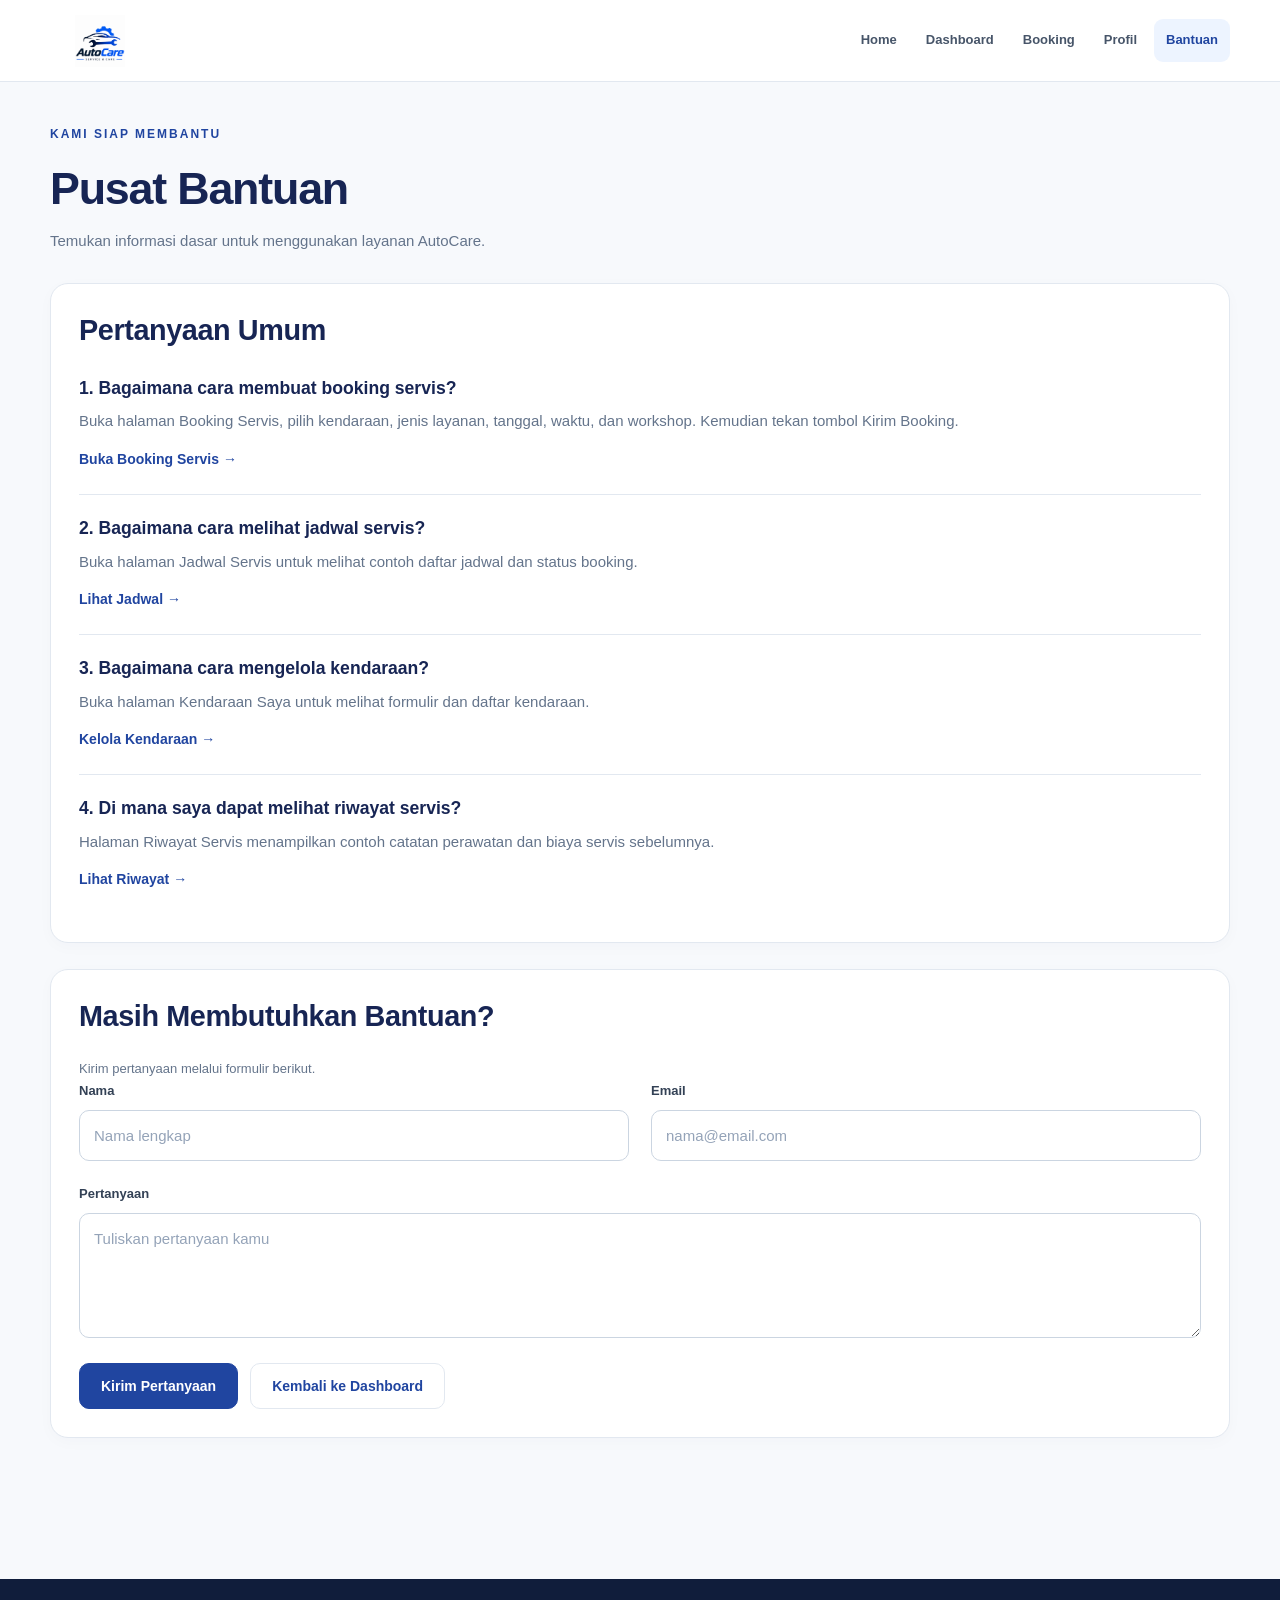
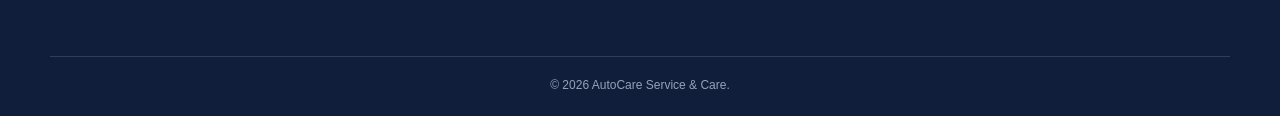
==== bantuan.html @ 145059bf "BAB 2 : membuat css dan html yang responsive website autocare" ====
<!DOCTYPE html>
<html lang="id">
<head>
    <meta charset="UTF-8">
    <meta name="viewport" content="width=device-width, initial-scale=1.0">
    <title>Pusat Bantuan - AutoCare</title>
    <link rel="stylesheet" href="css/style.css">
</head>
<body>

<header class="navbar">
    <a class="logo" href="index.html"><img src="assets/logo.png" alt="AutoCare"></a>
    <nav class="nav-links">
        <a href="index.html">Home</a>
        <a href="dashboard.html">Dashboard</a>
        <a href="booking.html">Booking</a>
        <a href="profil.html">Profil</a>
        <a class="active" href="bantuan.html">Bantuan</a>
    </nav>
</header>

<main class="page">
    <div class="container">
        <div class="page-header">
            <p class="tagline">KAMI SIAP MEMBANTU</p>
            <h1>Pusat Bantuan</h1>
            <p>Temukan informasi dasar untuk menggunakan layanan AutoCare.</p>
        </div>

        <section class="panel">
            <h2>Pertanyaan Umum</h2>

            <article class="help-item">
                <h3>1. Bagaimana cara membuat booking servis?</h3>
                <p>Buka halaman Booking Servis, pilih kendaraan, jenis layanan, tanggal, waktu, dan workshop. Kemudian tekan tombol Kirim Booking.</p>
                <a class="text-link" href="booking.html">Buka Booking Servis →</a>
            </article>

            <article class="help-item">
                <h3>2. Bagaimana cara melihat jadwal servis?</h3>
                <p>Buka halaman Jadwal Servis untuk melihat contoh daftar jadwal dan status booking.</p>
                <a class="text-link" href="jadwal.html">Lihat Jadwal →</a>
            </article>

            <article class="help-item">
                <h3>3. Bagaimana cara mengelola kendaraan?</h3>
                <p>Buka halaman Kendaraan Saya untuk melihat formulir dan daftar kendaraan.</p>
                <a class="text-link" href="kendaraan.html">Kelola Kendaraan →</a>
            </article>

            <article class="help-item">
                <h3>4. Di mana saya dapat melihat riwayat servis?</h3>
                <p>Halaman Riwayat Servis menampilkan contoh catatan perawatan dan biaya servis sebelumnya.</p>
                <a class="text-link" href="riwayat.html">Lihat Riwayat →</a>
            </article>
        </section>

        <section class="panel">
            <h2>Masih Membutuhkan Bantuan?</h2>
            <p class="muted">Kirim pertanyaan melalui formulir berikut.</p>

            <form action="bantuan.html" method="get">
                <div class="form-grid">
                    <div class="form-group">
                        <label for="nama">Nama</label>
                        <input id="nama" name="nama" placeholder="Nama lengkap" required>
                    </div>

                    <div class="form-group">
                        <label for="email">Email</label>
                        <input type="email" id="email" name="email" placeholder="nama@email.com" required>
                    </div>

                    <div class="form-group form-full">
                        <label for="pesan">Pertanyaan</label>
                        <textarea id="pesan" name="pesan" placeholder="Tuliskan pertanyaan kamu" required></textarea>
                    </div>
                </div>

                <div class="form-actions">
                    <button type="submit" class="btn">Kirim Pertanyaan</button>
                    <a href="dashboard.html" class="btn btn-outline">Kembali ke Dashboard</a>
                </div>
            </form>
        </section>
    </div>
</main>

<footer class="footer"><div class="footer-bottom">© 2026 AutoCare Service & Care.</div></footer>
</body>
</html>
---- css/style.css ----
/* ========================================
   AUTOCARE SERVICE & CARE
   Responsive CSS - Desktop, Tablet, Mobile
   ======================================== */

/* 1. RESET */
:root {
    --primary: #2045a0;
    --primary-dark: #142c68;
    --primary-light: #edf4ff;
    --orange: #f59e0b;
    --text: #172554;
    --muted: #64748b;
    --border: #e2e8f0;
    --background: #f7f9fc;
    --white: #ffffff;
    --radius: 18px;
    --shadow: 0 8px 28px rgba(22, 44, 90, 0.07);
}

* {
    margin: 0;
    padding: 0;
    box-sizing: border-box;
}

html {
    scroll-behavior: smooth;
    scroll-padding-top: 100px;
}

body {
    font-family: Arial, Helvetica, sans-serif;
    color: var(--text);
    background: var(--background);
    font-size: 15px;
    line-height: 1.7;
    min-height: 100vh;
}

img {
    display: block;
    max-width: 100%;
}

a {
    color: var(--primary);
    text-decoration: none;
    transition: color 0.2s ease, background 0.2s ease;
}

a:hover {
    color: var(--primary-dark);
}

button,
input,
select,
textarea {
    font: inherit;
}

button {
    cursor: pointer;
}

h1,
h2,
h3,
h4 {
    color: var(--text);
    line-height: 1.3;
    overflow-wrap: anywhere;
}

h1 {
    font-size: clamp(2rem, 4vw, 3.4rem);
    letter-spacing: -1.2px;
}

h2 {
    font-size: clamp(1.3rem, 2.5vw, 1.8rem);
    letter-spacing: -0.4px;
}

h3 {
    font-size: 1.1rem;
}

p {
    color: var(--muted);
}

.container {
    width: min(1180px, calc(100% - 48px));
    margin: 0 auto;
}

.page {
    padding: 42px 0 70px;
}

/* 2. NAVBAR */

.navbar {
    width: 100%;
    min-height: 86px;
    padding: 14px max(24px, calc((100% - 1180px) / 2));
    background: var(--white);
    border-bottom: 1px solid var(--border);
    display: flex;
    align-items: center;
    justify-content: space-between;
    gap: 24px;
    position: relative;
    z-index: 5;
}

.logo {
    display: inline-flex;
    align-items: center;
    flex-shrink: 0;
}

.logo img {
    width: 100px;
    height: 54px;
    object-fit: contain;
}

.nav-links {
    display: flex;
    align-items: center;
    justify-content: flex-end;
    flex-wrap: wrap;
    gap: 8px;
}

.nav-links a {
    color: #475569;
    padding: 10px 14px;
    border-radius: 9px;
    font-size: 14px;
    font-weight: 600;
    white-space: nowrap;
}

.nav-links a:hover,
.nav-links a.active {
    color: var(--primary);
    background: var(--primary-light);
}

.nav-links a.nav-button {
    color: var(--white);
    background: var(--primary);
    padding: 11px 21px;
}

.nav-links a.nav-button:hover {
    color: var(--white);
    background: var(--primary-dark);
}

/* 3. BUTTONS */

.btn {
    display: inline-flex;
    align-items: center;
    justify-content: center;
    gap: 8px;
    min-height: 46px;
    padding: 11px 21px;
    background: var(--primary);
    color: var(--white);
    border: 1px solid var(--primary);
    border-radius: 10px;
    font-size: 14px;
    font-weight: 700;
    text-align: center;
    line-height: 1.4;
    transition: all 0.2s ease;
}

.btn:hover {
    color: var(--white);
    background: var(--primary-dark);
    border-color: var(--primary-dark);
    transform: translateY(-1px);
}

.btn-outline {
    color: var(--primary);
    background: var(--white);
    border-color: var(--border);
}

.btn-outline:hover {
    color: var(--primary-dark);
    background: var(--primary-light);
    border-color: var(--primary);
}

.btn-orange {
    color: #fff;
    background: var(--orange);
    border-color: var(--orange);
}

.btn-orange:hover {
    color: #fff;
    background: #d97706;
    border-color: #d97706;
}

.text-link {
    display: inline-block;
    font-weight: 700;
    font-size: 14px;
}

.hero-actions,
.form-actions {
    display: flex;
    flex-wrap: wrap;
    align-items: center;
    gap: 12px;
    margin-top: 22px;
}

/* 4. HOME / HERO */

.hero {
    width: 100%;
    min-height: 570px;
    padding: 64px max(24px, calc((100% - 1180px) / 2));
    display: grid;
    grid-template-columns: minmax(0, 1.05fr) minmax(0, 0.95fr);
    align-items: center;
    gap: 56px;
    background: linear-gradient(115deg, #edf4ff 0%, #f8fbff 55%, #ffffff 100%);
}

.hero-content {
    min-width: 0;
}

.tagline {
    color: var(--primary);
    font-size: 12px;
    font-weight: 800;
    letter-spacing: 2px;
    text-transform: uppercase;
    margin-bottom: 15px;
}

.hero-content h1 {
    max-width: 650px;
    margin-bottom: 20px;
}

.hero-content > p:not(.tagline) {
    max-width: 590px;
    font-size: 16px;
}

.hero-card {
    min-width: 0;
    overflow: hidden;
    background: var(--white);
    border: 1px solid var(--border);
    border-radius: 22px;
    box-shadow: var(--shadow);
}

.hero-card > img {
    width: 100%;
    height: 300px;
    object-fit: cover;
}

.hero-card-content {
    padding: 26px;
}

.hero-card-content h2 {
    margin-bottom: 12px;
}

.hero-card-content .text-link {
    margin-top: 14px;
}

.hero-info {
    display: grid;
    grid-template-columns: repeat(3, minmax(0, 1fr));
    gap: 16px;
    margin-top: 38px;
    padding-top: 24px;
    border-top: 1px solid var(--border);
}

.hero-info > div {
    min-width: 0;
}

.hero-info h3 {
    color: var(--primary);
    font-size: 24px;
    margin-bottom: 5px;
}

.hero-info p {
    font-size: 13px;
}

/* 5. SECTION & FEATURE CARDS */

.section {
    padding: 80px 0;
    background: var(--white);
}

.section-intro {
    max-width: 650px;
    margin-bottom: 35px;
}

.section-intro h2 {
    margin-bottom: 12px;
}

.card-grid {
    display: grid;
    grid-template-columns: repeat(3, minmax(0, 1fr));
    gap: 24px;
}

.card {
    min-width: 0;
    padding: 28px;
    background: var(--white);
    border: 1px solid var(--border);
    border-radius: var(--radius);
    transition: transform 0.2s ease, box-shadow 0.2s ease;
}

.card:hover {
    transform: translateY(-4px);
    box-shadow: var(--shadow);
}

.feature-number {
    display: inline-flex;
    align-items: center;
    justify-content: center;
    width: 48px;
    height: 48px;
    margin-bottom: 22px;
    border-radius: 13px;
    background: var(--primary-light);
    color: var(--primary);
    font-weight: 800;
}

.card h3 {
    margin-bottom: 10px;
}

.card p {
    margin-bottom: 20px;
}

.cta {
    display: flex;
    align-items: center;
    justify-content: space-between;
    gap: 24px;
    margin: 55px 0;
    padding: 38px;
    border-radius: 22px;
    background: var(--primary-light);
}

.cta h2 {
    margin-bottom: 10px;
}

.cta p:not(.tagline) {
    max-width: 600px;
}

/* 6. PAGE HEADER */

.page-header {
    margin-bottom: 30px;
}

.page-header h1 {
    font-size: clamp(2rem, 4vw, 2.8rem);
    margin-bottom: 10px;
}

.page-header > p:not(.tagline) {
    max-width: 650px;
}

/* 7. DASHBOARD BANNER */

.dashboard-banner {
    display: grid;
    grid-template-columns: minmax(0, 1.1fr) minmax(250px, 0.9fr);
    align-items: center;
    gap: 32px;
    margin-bottom: 30px;
    padding: 34px;
    overflow: hidden;
    border: 1px solid #dce7fa;
    border-radius: 22px;
    background: linear-gradient(120deg, #edf4ff, #ffffff);
}

.dashboard-banner h1 {
    font-size: clamp(1.8rem, 3vw, 2.6rem);
    margin-bottom: 12px;
}

.dashboard-banner img {
    width: 100%;
    height: 250px;
    object-fit: cover;
    border-radius: 16px;
}

/* 8. DASHBOARD STATISTICS */

.stats-grid {
    display: grid;
    grid-template-columns: repeat(4, minmax(0, 1fr));
    gap: 20px;
    margin-bottom: 30px;
}

.stat-card {
    min-width: 0;
    padding: 23px;
    border: 1px solid var(--border);
    border-radius: 16px;
    background: var(--white);
    box-shadow: 0 4px 16px rgba(22, 44, 90, 0.03);
}

.stat-card > p {
    font-size: 13px;
    font-weight: 600;
}

.stat-card h2 {
    color: var(--primary);
    font-size: 32px;
    margin: 7px 0;
}

.stat-card a {
    font-size: 12px;
    font-weight: 700;
}

/* 9. PANELS */

.panel {
    min-width: 0;
    margin-bottom: 26px;
    padding: 28px;
    background: var(--white);
    border: 1px solid var(--border);
    border-radius: var(--radius);
    box-shadow: 0 4px 16px rgba(22, 44, 90, 0.025);
}

.panel > h2 {
    margin-bottom: 22px;
}

.section-heading {
    display: flex;
    align-items: center;
    justify-content: space-between;
    flex-wrap: wrap;
    gap: 16px;
    margin-bottom: 22px;
}

.section-heading h2 {
    margin-bottom: 4px;
}

.muted {
    color: var(--muted);
    font-size: 13px;
}

/* 10. TABLES */

.table-wrap {
    width: 100%;
    overflow-x: auto;
    border: 1px solid var(--border);
    border-radius: 12px;
    -webkit-overflow-scrolling: touch;
}

table {
    width: 100%;
    min-width: 650px;
    border-collapse: collapse;
    background: var(--white);
    text-align: left;
}

thead {
    background: #f1f5fb;
}

th,
td {
    padding: 15px 17px;
    border-bottom: 1px solid var(--border);
    font-size: 13px;
    white-space: nowrap;
}

th {
    color: #334155;
    font-weight: 800;
}

td {
    color: #475569;
}

tbody tr:last-child td {
    border-bottom: none;
}

tbody tr:hover {
    background: #f8faff;
}

/* 11. STATUS LABELS */

.status {
    display: inline-flex;
    align-items: center;
    justify-content: center;
    padding: 5px 10px;
    border-radius: 30px;
    font-size: 11px;
    font-weight: 800;
    white-space: nowrap;
}

.status-warning {
    color: #92400e;
    background: #fef3c7;
}

.status-success {
    color: #166534;
    background: #dcfce7;
}

.status-info {
    color: #1e40af;
    background: #dbeafe;
}

/* 12. FORM */

.form-grid {
    display: grid;
    grid-template-columns: repeat(2, minmax(0, 1fr));
    gap: 22px;
}

.form-group {
    display: flex;
    flex-direction: column;
    min-width: 0;
    gap: 8px;
}

.form-full {
    grid-column: 1 / -1;
}

.form-group label {
    color: #334155;
    font-size: 13px;
    font-weight: 700;
}

.form-group input,
.form-group select,
.form-group textarea {
    width: 100%;
    min-width: 0;
    min-height: 48px;
    padding: 12px 14px;
    color: var(--text);
    background: #fff;
    border: 1px solid #cbd5e1;
    border-radius: 10px;
    outline: none;
    transition: border-color 0.2s ease, box-shadow 0.2s ease;
}

.form-group textarea {
    min-height: 125px;
    resize: vertical;
}

.form-group input::placeholder,
.form-group textarea::placeholder {
    color: #94a3b8;
}

.form-group input:focus,
.form-group select:focus,
.form-group textarea:focus {
    border-color: var(--primary);
    box-shadow: 0 0 0 3px rgba(32, 69, 160, 0.12);
}

.form-actions {
    margin-top: 25px;
}

.form-actions .btn {
    min-width: 140px;
}

form > .btn {
    margin-top: 20px;
}

/* 13. LOGIN & REGISTER */

.auth-page {
    min-height: calc(100vh - 170px);
    padding: 55px 24px;
    display: flex;
    align-items: center;
    justify-content: center;
    background:
        radial-gradient(circle at top left, #e0ebff 0, transparent 38%),
        var(--background);
}

.auth-card {
    width: 100%;
    max-width: 470px;
    padding: 38px;
    border: 1px solid var(--border);
    border-radius: 22px;
    background: var(--white);
    box-shadow: var(--shadow);
}

.auth-card > .logo {
    margin-bottom: 28px;
}

.auth-card > .logo img {
    width: 100px;
}

.auth-card .tagline {
    margin-bottom: 8px;
}

.auth-card h1 {
    font-size: 32px;
    margin-bottom: 10px;
}

.auth-card > p:not(.tagline) {
    margin-bottom: 27px;
    font-size: 14px;
}

.auth-card form {
    display: flex;
    flex-direction: column;
    gap: 18px;
}

.auth-card form .btn {
    width: 100%;
    margin-top: 4px;
}

.auth-bottom {
    padding-top: 24px;
    text-align: center;
    font-size: 13px;
    color: var(--muted);
}

.auth-bottom a {
    font-weight: 700;
}

.back-home {
    display: block;
    margin-top: 20px;
    text-align: center;
    font-size: 13px;
}

/* 14. PROFILE */

.profile-layout {
    display: grid;
    grid-template-columns: minmax(220px, 0.7fr) minmax(0, 1.5fr);
    align-items: start;
    gap: 25px;
}

.profile-summary {
    text-align: center;
}

.profile-summary h2 {
    font-size: 19px;
    margin: 15px 0 5px;
}

.profile-summary .btn {
    margin-top: 22px;
}

.avatar {
    display: flex;
    align-items: center;
    justify-content: center;
    width: 85px;
    height: 85px;
    margin: 0 auto;
    color: var(--white);
    background: var(--primary);
    border-radius: 50%;
    font-size: 34px;
    font-weight: 800;
}

/* 15. HELP PAGE */

.help-item {
    padding: 22px 0;
    border-bottom: 1px solid var(--border);
}

.help-item:first-of-type {
    padding-top: 5px;
}

.help-item:last-of-type {
    border-bottom: none;
}

.help-item h3 {
    margin-bottom: 9px;
}

.help-item p {
    margin-bottom: 12px;
}

/* 16. FOOTER */

.footer {
    margin-top: 45px;
    padding: 45px 24px 20px;
    color: #cbd5e1;
    background: #101d3b;
}

.footer-grid {
    width: min(1180px, 100%);
    margin: 0 auto;
    display: grid;
    grid-template-columns: 1.5fr 1fr 1fr;
    gap: 40px;
}

.footer .logo img {
    width: 105px;
    height: 55px;
    padding: 5px;
    border-radius: 8px;
    background: #fff;
}

.footer-brand p {
    max-width: 300px;
    margin-top: 15px;
    color: #cbd5e1;
    font-size: 13px;
}

.footer h3 {
    color: #fff;
    font-size: 15px;
    margin-bottom: 14px;
}

.footer-links {
    display: flex;
    flex-direction: column;
    align-items: flex-start;
    gap: 8px;
}

.footer-links a {
    color: #cbd5e1;
    font-size: 13px;
}

.footer-links a:hover {
    color: #fff;
}

.footer-bottom {
    width: min(1180px, 100%);
    margin: 32px auto 0;
    padding-top: 18px;
    border-top: 1px solid rgba(255, 255, 255, 0.14);
    color: #94a3b8;
    font-size: 12px;
    text-align: center;
}

/* ========================================
   RESPONSIVE TABLET
   ======================================== */

@media (max-width: 1000px) {
    .navbar {
        padding: 14px 24px;
        gap: 15px;
    }

    .nav-links {
        gap: 3px;
    }

    .nav-links a {
        padding: 9px 10px;
        font-size: 13px;
    }

    .hero {
        padding: 50px 30px;
        gap: 30px;
    }

    .hero-card > img {
        height: 250px;
    }

    .stats-grid {
        grid-template-columns: repeat(2, minmax(0, 1fr));
    }

    .dashboard-banner {
        gap: 22px;
        padding: 25px;
    }

    .card-grid {
        gap: 16px;
    }

    .card {
        padding: 22px;
    }
}

/* ========================================
   RESPONSIVE MOBILE
   ======================================== */

@media (max-width: 700px) {
    html {
        scroll-padding-top: 20px;
    }

    body {
        font-size: 14px;
    }

    .container {
        width: calc(100% - 32px);
    }

    .page {
        padding: 28px 0 45px;
    }

    /* Navbar mobile */
    .navbar {
        min-height: auto;
        padding: 12px 16px;
        flex-direction: column;
        align-items: flex-start;
        gap: 12px;
    }

    .logo img {
        width: 85px;
        height: 45px;
    }

    .nav-links {
        width: 100%;
        display: flex;
        flex-wrap: nowrap;
        justify-content: flex-start;
        gap: 6px;
        overflow-x: auto;
        padding-bottom: 5px;
        scrollbar-width: thin;
        -webkit-overflow-scrolling: touch;
    }

    .nav-links a {
        flex: 0 0 auto;
        padding: 9px 12px;
        font-size: 12px;
    }

    .nav-links a.nav-button {
        padding: 9px 14px;
    }

    /* Home */
    .hero {
        min-height: auto;
        padding: 42px 16px;
        grid-template-columns: minmax(0, 1fr);
        gap: 30px;
    }

    .hero-content h1 {
        font-size: clamp(2rem, 9vw, 2.8rem);
        letter-spacing: -0.8px;
    }

    .hero-content > p:not(.tagline) {
        font-size: 14px;
    }

    .hero-actions {
        gap: 10px;
    }

    .hero-actions .btn {
        flex: 1 1 140px;
    }

    .hero-info {
        gap: 8px;
        margin-top: 28px;
        padding-top: 18px;
    }

    .hero-info h3 {
        font-size: 21px;
    }

    .hero-info p {
        font-size: 11px;
    }

    .hero-card > img {
        height: 220px;
    }

    .hero-card-content {
        padding: 21px;
    }

    .section {
        padding: 48px 0;
    }

    .section-intro {
        margin-bottom: 25px;
    }

    .card-grid {
        grid-template-columns: minmax(0, 1fr);
        gap: 15px;
    }

    .card {
        padding: 23px;
    }

    .feature-number {
        margin-bottom: 14px;
    }

    .cta {
        margin: 30px 0;
        padding: 25px;
        align-items: flex-start;
        flex-direction: column;
        gap: 18px;
    }

    /* Dashboard */
    .dashboard-banner {
        grid-template-columns: minmax(0, 1fr);
        padding: 22px;
        gap: 20px;
    }

    .dashboard-banner img {
        height: 210px;
    }

    .stats-grid {
        grid-template-columns: repeat(2, minmax(0, 1fr));
        gap: 12px;
        margin-bottom: 20px;
    }

    .stat-card {
        padding: 16px;
    }

    .stat-card h2 {
        font-size: 27px;
    }

    /* Panels and tables */
    .panel {
        padding: 20px 16px;
        margin-bottom: 20px;
        border-radius: 14px;
    }

    .section-heading {
        align-items: flex-start;
        flex-direction: column;
        gap: 12px;
    }

    .section-heading .btn {
        width: 100%;
    }

    th,
    td {
        padding: 12px;
        font-size: 12px;
    }

    /* Forms */
    .form-grid {
        grid-template-columns: minmax(0, 1fr);
        gap: 17px;
    }

    .form-full {
        grid-column: auto;
    }

    .form-actions {
        align-items: stretch;
        flex-direction: column;
    }

    .form-actions .btn {
        width: 100%;
    }

    .btn {
        min-height: 45px;
    }

    /* Login & register */
    .auth-page {
        min-height: auto;
        padding: 30px 16px 45px;
    }

    .auth-card {
        max-width: 480px;
        padding: 27px 21px;
        border-radius: 17px;
    }

    .auth-card h1 {
        font-size: 28px;
    }

    /* Profile */
    .profile-layout {
        grid-template-columns: minmax(0, 1fr);
        gap: 16px;
    }

    .profile-summary {
        padding: 25px 18px;
    }

    /* Footer */
    .footer {
        margin-top: 25px;
        padding: 32px 18px 18px;
    }

    .footer-grid {
        grid-template-columns: minmax(0, 1fr);
        gap: 26px;
    }

    .footer-bottom {
        margin-top: 25px;
    }
}

/* ========================================
   MOBILE KECIL
   ======================================== */

@media (max-width: 380px) {
    .container {
        width: calc(100% - 24px);
    }

    .hero {
        padding: 32px 12px;
    }

    .hero-content h1 {
        font-size: 30px;
    }

    .hero-actions {
        flex-direction: column;
        align-items: stretch;
    }

    .hero-actions .btn {
        width: 100%;
    }

    .hero-info {
        grid-template-columns: 1fr;
        gap: 12px;
    }

    .hero-info > div {
        display: flex;
        align-items: center;
        gap: 12px;
    }

    .hero-info h3 {
        margin: 0;
    }

    .stats-grid {
        gap: 9px;
    }

    .stat-card {
        padding: 12px;
    }

    .stat-card h2 {
        font-size: 24px;
    }

    .panel {
        padding: 17px 12px;
    }

    .auth-card {
        padding: 23px 17px;
    }

    .cta {
        padding: 20px;
    }
}


/* NAVBAR FINAL */
.navbar {
    min-height: 82px;
    padding: 14px max(24px, calc((100% - 1180px) / 2));
    display: flex;
    align-items: center;
    justify-content: space-between;
    gap: 24px;
    background: #ffffff;
    border-bottom: 1px solid #e2e8f0;
}

.logo img {
    width: 100px;
    height: 52px;
    object-fit: contain;
}

.nav-links {
    display: flex;
    align-items: center;
    justify-content: flex-end;
    flex-wrap: wrap;
    gap: 5px;
}

.nav-links a {
    padding: 10px 12px;
    color: #475569;
    border-radius: 9px;
    font-size: 13px;
    font-weight: 600;
    white-space: nowrap;
}

.nav-links a:hover,
.nav-links a.active {
    color: #2045a0;
    background: #edf4ff;
}

.nav-links a.nav-button {
    padding: 11px 18px;
    color: #ffffff;
    background: #2045a0;
}

.nav-links a.nav-button:hover {
    background: #142c68;
}

.auth-navbar {
    justify-content: flex-start;
}

@media (max-width: 900px) {
    .navbar {
        padding: 14px 20px;
        align-items: flex-start;
        flex-direction: column;
        gap: 12px;
    }

    .nav-links {
        width: 100%;
        justify-content: flex-start;
        flex-wrap: nowrap;
        overflow-x: auto;
        padding-bottom: 6px;
    }

    .nav-links a {
        flex-shrink: 0;
    }
}

@media (max-width: 480px) {
    .navbar {
        padding: 12px 15px;
    }

    .logo img {
        width: 85px;
        height: 44px;
    }

    .nav-links a {
        padding: 9px 11px;
        font-size: 12px;
    }
}
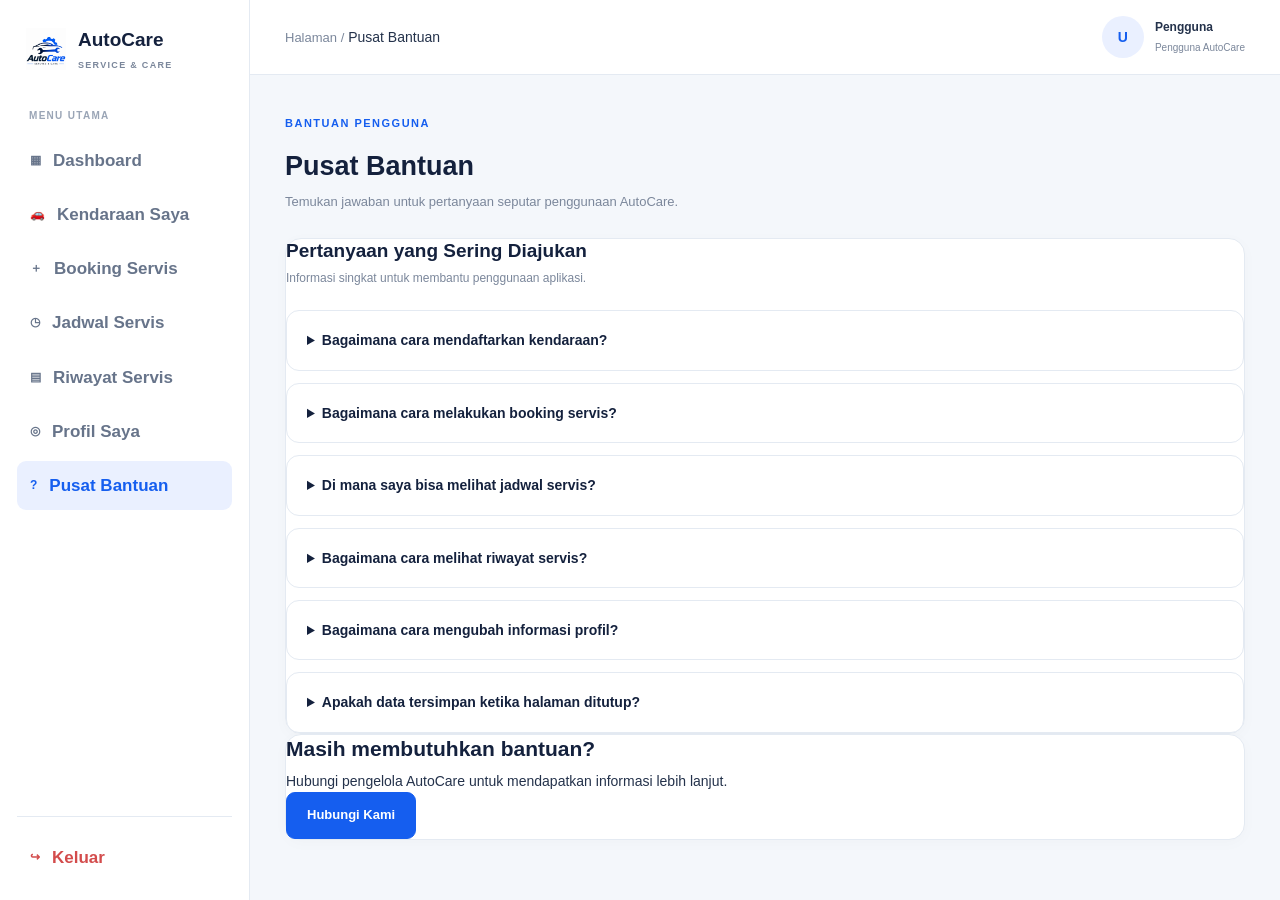
==== commit 116f6580: "BAB 3 JavaScript: Menambahkan DOM dan Toast Notification pada AutoCare" ====
--- a/bantuan.html
+++ b/bantuan.html
@@ -2,91 +2,107 @@
 <!DOCTYPE html>
 <html lang="id">
 <head>
-    <meta charset="UTF-8">
-    <meta name="viewport" content="width=device-width, initial-scale=1.0">
-    <title>Pusat Bantuan - AutoCare</title>
-    <link rel="stylesheet" href="css/style.css">
+  <meta charset="UTF-8">
+  <meta name="viewport" content="width=device-width, initial-scale=1.0">
+  <title>Pusat Bantuan - AutoCare</title>
+  <link rel="stylesheet" href="css/style.css">
 </head>
-<body>
+<body class="app-page" data-page="bantuan">
+<div class="app-shell">
+  <aside class="sidebar" id="sidebar">
+    <a class="brand" href="dashboard.html">
+      <img src="assets/logo.png" alt="Logo AutoCare">
+      <span>AutoCare<small>SERVICE &amp; CARE</small></span>
+    </a>
 
-<header class="navbar">
-    <a class="logo" href="index.html"><img src="assets/logo.png" alt="AutoCare"></a>
-    <nav class="nav-links">
-        <a href="index.html">Home</a>
-        <a href="dashboard.html">Dashboard</a>
-        <a href="booking.html">Booking</a>
-        <a href="profil.html">Profil</a>
-        <a class="active" href="bantuan.html">Bantuan</a>
+    <p class="menu-label">MENU UTAMA</p>
+    <nav class="side-nav">
+      <a class="side-link" href="dashboard.html">▦ <span>Dashboard</span></a>
+      <a class="side-link" href="kendaraan.html">🚗 <span>Kendaraan Saya</span></a>
+      <a class="side-link" href="booking.html">＋ <span>Booking Servis</span></a>
+      <a class="side-link" href="jadwal.html">◷ <span>Jadwal Servis</span></a>
+      <a class="side-link" href="riwayat.html">▤ <span>Riwayat Servis</span></a>
+      <a class="side-link" href="profil.html">◎ <span>Profil Saya</span></a>
+      <a class="side-link active" href="bantuan.html">? <span>Pusat Bantuan</span></a>
     </nav>
-</header>
 
-<main class="page">
-    <div class="container">
-        <div class="page-header">
-            <p class="tagline">KAMI SIAP MEMBANTU</p>
-            <h1>Pusat Bantuan</h1>
-            <p>Temukan informasi dasar untuk menggunakan layanan AutoCare.</p>
+    <div class="sidebar-bottom">
+      <button class="side-link logout-button" data-logout>↪ <span>Keluar</span></button>
+    </div>
+  </aside>
+
+  <main class="app-main">
+    <header class="app-topbar">
+      <button class="mobile-menu" data-sidebar-toggle aria-label="Buka menu">☰</button>
+      <div><span class="muted">Halaman /</span> Pusat Bantuan</div>
+      <a class="user-chip" href="profil.html">
+        <span class="avatar" data-avatar>U</span>
+        <span>
+          <strong data-user-name>Pengguna</strong>
+          <small>Pengguna AutoCare</small>
+        </span>
+      </a>
+    </header>
+
+    <div class="page-content">
+      <div class="welcome-row">
+        <div>
+          <p class="eyebrow">BANTUAN PENGGUNA</p>
+          <h1>Pusat Bantuan</h1>
+          <p>Temukan jawaban untuk pertanyaan seputar penggunaan AutoCare.</p>
+        </div>
+      </div>
+
+      <section class="panel">
+        <div class="panel-heading">
+          <div>
+            <h2>Pertanyaan yang Sering Diajukan</h2>
+            <p>Informasi singkat untuk membantu penggunaan aplikasi.</p>
+          </div>
         </div>
 
-        <section class="panel">
-            <h2>Pertanyaan Umum</h2>
+        <div class="faq-list">
+          <details class="faq-item">
+            <summary>Bagaimana cara mendaftarkan kendaraan?</summary>
+            <p>Buka menu Kendaraan Saya, isi nama kendaraan, merek, model, tahun, dan nomor plat. Setelah itu, tekan tombol Simpan Kendaraan.</p>
+          </details>
 
-            <article class="help-item">
-                <h3>1. Bagaimana cara membuat booking servis?</h3>
-                <p>Buka halaman Booking Servis, pilih kendaraan, jenis layanan, tanggal, waktu, dan workshop. Kemudian tekan tombol Kirim Booking.</p>
-                <a class="text-link" href="booking.html">Buka Booking Servis →</a>
-            </article>
+          <details class="faq-item">
+            <summary>Bagaimana cara melakukan booking servis?</summary>
+            <p>Buka menu Booking Servis, pilih kendaraan, jenis servis, tanggal, waktu, dan nama bengkel. Lengkapi catatan jika diperlukan, kemudian kirim booking.</p>
+          </details>
 
-            <article class="help-item">
-                <h3>2. Bagaimana cara melihat jadwal servis?</h3>
-                <p>Buka halaman Jadwal Servis untuk melihat contoh daftar jadwal dan status booking.</p>
-                <a class="text-link" href="jadwal.html">Lihat Jadwal →</a>
-            </article>
+          <details class="faq-item">
+            <summary>Di mana saya bisa melihat jadwal servis?</summary>
+            <p>Buka menu Jadwal Servis untuk melihat booking yang masih aktif.</p>
+          </details>
 
-            <article class="help-item">
-                <h3>3. Bagaimana cara mengelola kendaraan?</h3>
-                <p>Buka halaman Kendaraan Saya untuk melihat formulir dan daftar kendaraan.</p>
-                <a class="text-link" href="kendaraan.html">Kelola Kendaraan →</a>
-            </article>
+          <details class="faq-item">
+            <summary>Bagaimana cara melihat riwayat servis?</summary>
+            <p>Buka menu Riwayat Servis untuk melihat daftar booking beserta status yang tersimpan.</p>
+          </details>
 
-            <article class="help-item">
-                <h3>4. Di mana saya dapat melihat riwayat servis?</h3>
-                <p>Halaman Riwayat Servis menampilkan contoh catatan perawatan dan biaya servis sebelumnya.</p>
-                <a class="text-link" href="riwayat.html">Lihat Riwayat →</a>
-            </article>
-        </section>
+          <details class="faq-item">
+            <summary>Bagaimana cara mengubah informasi profil?</summary>
+            <p>Buka menu Profil Saya, ubah nama, email, atau nomor telepon, lalu tekan Simpan Perubahan.</p>
+          </details>
 
-        <section class="panel">
-            <h2>Masih Membutuhkan Bantuan?</h2>
-            <p class="muted">Kirim pertanyaan melalui formulir berikut.</p>
+          <details class="faq-item">
+            <summary>Apakah data tersimpan ketika halaman ditutup?</summary>
+            <p>Dalam prototipe ini, data disimpan menggunakan localStorage pada browser yang digunakan. Data tidak otomatis tersinkron ke perangkat atau browser lain.</p>
+          </details>
+        </div>
+      </section>
 
-            <form action="bantuan.html" method="get">
-                <div class="form-grid">
-                    <div class="form-group">
-                        <label for="nama">Nama</label>
-                        <input id="nama" name="nama" placeholder="Nama lengkap" required>
-                    </div>
-
-                    <div class="form-group">
-                        <label for="email">Email</label>
-                        <input type="email" id="email" name="email" placeholder="nama@email.com" required>
-                    </div>
-
-                    <div class="form-group form-full">
-                        <label for="pesan">Pertanyaan</label>
-                        <textarea id="pesan" name="pesan" placeholder="Tuliskan pertanyaan kamu" required></textarea>
-                    </div>
-                </div>
-
-                <div class="form-actions">
-                    <button type="submit" class="btn">Kirim Pertanyaan</button>
-                    <a href="dashboard.html" class="btn btn-outline">Kembali ke Dashboard</a>
-                </div>
-            </form>
-        </section>
+      <section class="panel help-contact">
+        <div>
+          <h2>Masih membutuhkan bantuan?</h2>
+          <p>Hubungi pengelola AutoCare untuk mendapatkan informasi lebih lanjut.</p>
+        </div>
+        <a class="btn btn-primary" href="mailto:help@autocare.example">Hubungi Kami</a>
+      </section>
     </div>
-</main>
-
-<footer class="footer"><div class="footer-bottom">© 2026 AutoCare Service & Care.</div></footer>
+  </main>
+</div>
 </body>
 </html>
--- a/css/style.css
+++ b/css/style.css
@@ -1,23 +1,27 @@
-
-/* ========================================
-   AUTOCARE SERVICE & CARE
-   Responsive CSS - Desktop, Tablet, Mobile
-   ======================================== */
-
-/* 1. RESET */
+/* ==================================================
+   AUTOCARE - GLOBAL STYLE
+   CSS RESPONSIVE UNTUK SEMUA HALAMAN
+   Tanpa Framework
+   ================================================== */
+
 :root {
-    --primary: #2045a0;
-    --primary-dark: #142c68;
-    --primary-light: #edf4ff;
-    --orange: #f59e0b;
-    --text: #172554;
-    --muted: #64748b;
-    --border: #e2e8f0;
-    --background: #f7f9fc;
+    --primary: #155eef;
+    --primary-dark: #1048bd;
+    --navy: #14213d;
+    --background: #f4f7fb;
     --white: #ffffff;
-    --radius: 18px;
-    --shadow: 0 8px 28px rgba(22, 44, 90, 0.07);
-}
+    --text: #24324b;
+    --muted: #7b879b;
+    --border: #e4eaf2;
+    --green: #16a673;
+    --orange: #d98218;
+    --radius: 16px;
+    --shadow: 0 8px 30px rgba(20, 33, 61, 0.06);
+}
+
+/* ==================================================
+   RESET DAN DASAR
+   ================================================== */
 
 * {
     margin: 0;
@@ -27,31 +31,24 @@
 
 html {
     scroll-behavior: smooth;
-    scroll-padding-top: 100px;
+    scroll-padding-top: 90px;
 }
 
 body {
+    min-height: 100vh;
+    width: 100%;
+    overflow-x: hidden;
     font-family: Arial, Helvetica, sans-serif;
+    background: var(--background);
     color: var(--text);
-    background: var(--background);
-    font-size: 15px;
-    line-height: 1.7;
-    min-height: 100vh;
-}
-
-img {
-    display: block;
-    max-width: 100%;
+    font-size: 14px;
+    line-height: 1.6;
+    transition: background-color 0.3s ease, color 0.3s ease;
 }
 
 a {
-    color: var(--primary);
+    color: inherit;
     text-decoration: none;
-    transition: color 0.2s ease, background 0.2s ease;
-}
-
-a:hover {
-    color: var(--primary-dark);
 }
 
 button,
@@ -61,543 +58,887 @@
     font: inherit;
 }
 
-button {
+button,
+select {
     cursor: pointer;
+}
+
+img {
+    display: block;
+    max-width: 100%;
 }
 
 h1,
 h2,
 h3,
 h4 {
-    color: var(--text);
+    color: var(--navy);
     line-height: 1.3;
-    overflow-wrap: anywhere;
-}
-
-h1 {
-    font-size: clamp(2rem, 4vw, 3.4rem);
-    letter-spacing: -1.2px;
-}
-
-h2 {
-    font-size: clamp(1.3rem, 2.5vw, 1.8rem);
-    letter-spacing: -0.4px;
-}
-
-h3 {
-    font-size: 1.1rem;
 }
 
 p {
+    margin-top: 8px;
+}
+
+.container {
+    width: 92%;
+    max-width: 1180px;
+    margin-left: auto;
+    margin-right: auto;
+}
+
+.muted {
     color: var(--muted);
-}
-
-.container {
-    width: min(1180px, calc(100% - 48px));
-    margin: 0 auto;
-}
-
-.page {
-    padding: 42px 0 70px;
-}
-
-/* 2. NAVBAR */
+    font-size: 13px;
+}
+
+.eyebrow {
+    display: inline-block;
+    margin-bottom: 12px;
+    color: var(--primary);
+    font-size: 11px;
+    font-weight: 700;
+    letter-spacing: 1.5px;
+}
+
+/* ==================================================
+   TOMBOL GLOBAL
+   ================================================== */
+
+.btn {
+    display: inline-flex;
+    justify-content: center;
+    align-items: center;
+    gap: 10px;
+    min-height: 44px;
+    padding: 11px 20px;
+    border: 1px solid transparent;
+    border-radius: 9px;
+    font-size: 13px;
+    font-weight: 700;
+    text-align: center;
+    transition: background 0.2s ease, color 0.2s ease;
+}
+
+.btn-primary {
+    display: inline-flex;
+    justify-content: center;
+    align-items: center;
+    min-height: 44px;
+    padding: 12px 20px;
+    border: 1px solid var(--primary);
+    border-radius: 9px;
+    background: var(--primary);
+    color: var(--white);
+    font-size: 13px;
+    font-weight: 700;
+    text-align: center;
+    transition: 0.2s ease;
+}
+
+.btn-primary:hover {
+    background: var(--primary-dark);
+    border-color: var(--primary-dark);
+}
+
+.btn-secondary {
+    display: inline-flex;
+    justify-content: center;
+    align-items: center;
+    min-height: 44px;
+    padding: 12px 20px;
+    border: 1px solid var(--primary);
+    border-radius: 9px;
+    background: var(--white);
+    color: var(--primary);
+    font-size: 13px;
+    font-weight: 700;
+    text-align: center;
+    transition: 0.2s ease;
+}
+
+.btn-secondary:hover {
+    background: #eaf0ff;
+}
+
+.btn-outline {
+    border-color: var(--border);
+    background: var(--white);
+    color: var(--navy);
+}
+
+.btn-outline:hover {
+    border-color: var(--primary);
+    color: var(--primary);
+}
+
+.btn-light {
+    background: var(--white);
+    color: var(--primary);
+}
+
+.btn-light:hover {
+    background: #eaf0ff;
+}
+
+.btn-full {
+    width: 100%;
+}
+
+.space-top {
+    margin-top: 20px;
+}
+
+/* ==================================================
+   NAVBAR LANDING PAGE
+   ================================================== */
 
 .navbar {
+    position: relative;
+    z-index: 100;
+    display: block;
     width: 100%;
-    min-height: 86px;
-    padding: 14px max(24px, calc((100% - 1180px) / 2));
+    min-height: 76px;
+    padding: 0;
     background: var(--white);
     border-bottom: 1px solid var(--border);
-    display: flex;
-    align-items: center;
+    box-shadow: 0 2px 12px rgba(15, 23, 42, 0.03);
+}
+
+.navbar-content {
+    min-height: 76px;
+    display: flex;
+    flex-direction: row;
     justify-content: space-between;
+    align-items: center;
     gap: 24px;
-    position: relative;
-    z-index: 5;
 }
 
 .logo {
     display: inline-flex;
     align-items: center;
+    gap: 10px;
     flex-shrink: 0;
+    color: var(--navy);
+    font-size: 20px;
+    font-weight: 800;
+    line-height: 1.2;
 }
 
 .logo img {
-    width: 100px;
-    height: 54px;
+    width: 42px;
+    height: 42px;
+    flex-shrink: 0;
     object-fit: contain;
 }
 
+.logo > span {
+    color: var(--navy);
+    font-size: 20px;
+    font-weight: 800;
+}
+
+.logo small {
+    display: block;
+    margin-top: 3px;
+    color: var(--muted);
+    font-size: 9px;
+    font-weight: 700;
+    letter-spacing: 1.2px;
+}
+
 .nav-links {
     display: flex;
-    align-items: center;
+    flex-direction: row;
     justify-content: flex-end;
+    align-items: center;
     flex-wrap: wrap;
-    gap: 8px;
+    gap: 22px;
 }
 
 .nav-links a {
-    color: #475569;
-    padding: 10px 14px;
-    border-radius: 9px;
-    font-size: 14px;
+    color: #59667a;
+    font-size: 13px;
     font-weight: 600;
     white-space: nowrap;
+    transition: color 0.2s ease, background 0.2s ease;
 }
 
 .nav-links a:hover,
 .nav-links a.active {
     color: var(--primary);
-    background: var(--primary-light);
-}
-
-.nav-links a.nav-button {
-    color: var(--white);
-    background: var(--primary);
-    padding: 11px 21px;
-}
-
-.nav-links a.nav-button:hover {
-    color: var(--white);
-    background: var(--primary-dark);
-}
-
-/* 3. BUTTONS */
-
-.btn {
-    display: inline-flex;
-    align-items: center;
-    justify-content: center;
-    gap: 8px;
-    min-height: 46px;
-    padding: 11px 21px;
+}
+
+.nav-links .nav-login {
+    padding: 9px 17px;
+    border: 1px solid var(--primary);
+    border-radius: 8px;
+    color: var(--primary);
+}
+
+.nav-links .nav-login:hover {
+    background: #eaf0ff;
+}
+
+.nav-links .nav-register {
+    padding: 10px 18px;
+    border: 1px solid var(--primary);
+    border-radius: 8px;
     background: var(--primary);
     color: var(--white);
-    border: 1px solid var(--primary);
+}
+
+.nav-links .nav-register:hover {
+    background: var(--primary-dark);
+}
+
+/* ==================================================
+   HERO LANDING PAGE
+   ================================================== */
+
+.hero {
+    width: 100%;
+    min-height: 530px;
+    padding: 70px 0;
+    background: #f5f8fc;
+    transition: background-color 0.3s ease;
+}
+
+.hero-content {
+    display: grid;
+    grid-template-columns: minmax(0, 1.1fr) minmax(0, 0.9fr);
+    align-items: center;
+    gap: 48px;
+}
+
+.hero-text {
+    min-width: 0;
+    width: 100%;
+}
+
+.hero-label,
+.section-label {
+    display: inline-block;
+    margin-bottom: 14px;
+    color: var(--primary);
+    font-size: 11px;
+    font-weight: 700;
+    letter-spacing: 1.5px;
+}
+
+.hero-text h1 {
+    max-width: 600px;
+    margin: 0 0 20px;
+    color: var(--navy);
+    font-size: clamp(34px, 4vw, 52px);
+    font-weight: 700;
+    letter-spacing: -1.4px;
+    line-height: 1.2;
+    overflow-wrap: break-word;
+}
+
+.hero-text h1 span {
+    display: inline;
+    color: var(--primary);
+}
+
+.hero-text > p {
+    max-width: 540px;
+    margin-top: 0;
+    color: #64748b;
+    font-size: 14px;
+    line-height: 1.9;
+}
+
+.hero-buttons {
+    display: flex;
+    flex-direction: row;
+    flex-wrap: wrap;
+    align-items: center;
+    gap: 12px;
+    margin-top: 26px;
+}
+
+.hero-image {
+    width: 100%;
+    min-width: 0;
+}
+
+.hero-image img {
+    display: block;
+    width: 100%;
+    max-width: 520px;
+    height: 360px;
+    margin: 0 auto;
+    object-fit: cover;
+    border-radius: 20px;
+    box-shadow: var(--shadow);
+}
+
+/* ==================================================
+   TOMBOL MANIPULASI DOM
+   ================================================== */
+
+.dom-actions {
+    display: flex;
+    flex-direction: row;
+    flex-wrap: wrap;
+    align-items: center;
+    gap: 10px;
+    margin-top: 28px;
+}
+
+.dom-actions button {
+    display: inline-flex;
+    justify-content: center;
+    align-items: center;
+    min-height: 40px;
+    padding: 10px 14px;
+    border: 1px solid #cbd5e1;
+    border-radius: 8px;
+    background: var(--white);
+    color: #334155;
+    font-family: inherit;
+    font-size: 12px;
+    font-weight: 600;
+    cursor: pointer;
+    transition: border-color 0.2s ease, background 0.2s ease,
+                color 0.2s ease;
+}
+
+.dom-actions button:hover {
+    border-color: var(--primary);
+    background: var(--primary);
+    color: var(--white);
+}
+
+.dom-actions button:focus-visible {
+    outline: 3px solid rgba(21, 94, 239, 0.2);
+    outline-offset: 2px;
+}
+
+/* ==================================================
+   BAGIAN LAYANAN
+   ================================================== */
+
+.section-padding {
+    padding: 75px 0;
+}
+
+.services {
+    background: var(--white);
+}
+
+.section-heading {
+    max-width: 650px;
+    margin: 0 auto 35px;
+    text-align: center;
+}
+
+.section-heading h2,
+.about-content h2 {
+    margin: 0 0 14px;
+    color: var(--navy);
+    font-size: clamp(25px, 3vw, 34px);
+    letter-spacing: -0.6px;
+}
+
+.section-heading p {
+    margin-top: 0;
+    color: #64748b;
+    font-size: 14px;
+    line-height: 1.8;
+}
+
+.service-grid {
+    display: grid;
+    grid-template-columns: repeat(3, minmax(0, 1fr));
+    gap: 22px;
+}
+
+.service-card {
+    min-width: 0;
+    padding: 26px;
+    border: 1px solid var(--border);
+    border-radius: 14px;
+    background: var(--white);
+    box-shadow: 0 5px 20px rgba(15, 23, 42, 0.04);
+    transition: transform 0.2s ease, box-shadow 0.2s ease;
+}
+
+.service-card:hover {
+    transform: translateY(-4px);
+    box-shadow: 0 10px 25px rgba(15, 23, 42, 0.08);
+}
+
+.service-icon {
+    display: flex;
+    justify-content: center;
+    align-items: center;
+    width: 45px;
+    height: 45px;
+    margin-bottom: 18px;
     border-radius: 10px;
+    background: #eaf2ff;
+    color: var(--primary);
     font-size: 14px;
     font-weight: 700;
+}
+
+.service-card h3 {
+    margin: 0 0 10px;
+    color: var(--navy);
+    font-size: 17px;
+}
+
+.service-card p {
+    margin-top: 0;
+    color: #64748b;
+    font-size: 13px;
+    line-height: 1.8;
+}
+
+/* Fitur tambahan dari JavaScript */
+
+#areaFitur {
+    display: grid;
+    grid-template-columns: repeat(3, minmax(0, 1fr));
+    gap: 22px;
+    margin-top: 22px;
+}
+
+.fitur-baru {
+    border-color: var(--primary);
+    animation: fiturMuncul 0.3s ease;
+}
+
+@keyframes fiturMuncul {
+    from {
+        opacity: 0;
+        transform: translateY(10px);
+    }
+
+    to {
+        opacity: 1;
+        transform: translateY(0);
+    }
+}
+
+/* ==================================================
+   BAGIAN TENTANG
+   ================================================== */
+
+.about {
+    background: #f5f8fc;
+}
+
+.about-content {
+    display: grid;
+    grid-template-columns: minmax(0, 1fr) minmax(0, 1fr);
+    align-items: center;
+    gap: 40px;
+}
+
+.about-content h2 {
+    margin-bottom: 0;
+}
+
+.about-content p {
+    margin-top: 0;
+    color: #64748b;
+    font-size: 14px;
+    line-height: 1.9;
+}
+
+/* ==================================================
+   BAGIAN KONTAK
+   ================================================== */
+
+.contact {
+    background: var(--white);
     text-align: center;
-    line-height: 1.4;
-    transition: all 0.2s ease;
-}
-
-.btn:hover {
+}
+
+.contact-content h2 {
+    color: var(--navy);
+    font-size: clamp(24px, 3vw, 32px);
+}
+
+.contact-content p {
+    margin: 10px 0 25px;
+    color: #64748b;
+    font-size: 14px;
+}
+
+/* ==================================================
+   CTA TAMBAHAN UNTUK HALAMAN LAIN
+   ================================================== */
+
+.cta {
+    display: flex;
+    justify-content: space-between;
+    align-items: center;
+    gap: 25px;
+    margin-top: 10px;
+    margin-bottom: 55px;
+    padding: 35px 40px;
+    border-radius: 20px;
+    background: var(--primary);
+}
+
+.cta h2,
+.cta p {
     color: var(--white);
-    background: var(--primary-dark);
-    border-color: var(--primary-dark);
-    transform: translateY(-1px);
-}
-
-.btn-outline {
-    color: var(--primary);
-    background: var(--white);
-    border-color: var(--border);
-}
-
-.btn-outline:hover {
-    color: var(--primary-dark);
-    background: var(--primary-light);
-    border-color: var(--primary);
-}
-
-.btn-orange {
-    color: #fff;
-    background: var(--orange);
-    border-color: var(--orange);
-}
-
-.btn-orange:hover {
-    color: #fff;
-    background: #d97706;
-    border-color: #d97706;
-}
-
-.text-link {
-    display: inline-block;
-    font-weight: 700;
+}
+
+.cta h2 {
+    font-size: 23px;
+}
+
+.cta p {
+    opacity: 0.85;
+}
+
+/* ==================================================
+   FOOTER
+   ================================================== */
+
+.footer {
+    width: 100%;
+    padding: 24px 5%;
+    background: var(--navy);
+    color: var(--white);
+    text-align: center;
+    font-size: 12px;
+}
+
+.footer p {
+    margin: 0;
+    color: inherit;
+    font-size: 12px;
+}
+
+/* ==================================================
+   TOAST / SNACKBAR
+   ================================================== */
+
+.toast-autocare {
+    position: fixed;
+    right: 24px;
+    bottom: 24px;
+    z-index: 9999;
+    width: max-content;
+    max-width: calc(100% - 48px);
+    padding: 14px 20px;
+    border-radius: 10px;
+    background: var(--navy);
+    color: var(--white);
+    font-size: 13px;
+    line-height: 1.5;
+    box-shadow: 0 8px 25px rgba(15, 23, 42, 0.2);
+    opacity: 0;
+    visibility: hidden;
+    transform: translateY(15px);
+    transition: opacity 0.3s ease, transform 0.3s ease,
+                visibility 0.3s ease;
+}
+
+.toast-autocare.toast-tampil {
+    opacity: 1;
+    visibility: visible;
+    transform: translateY(0);
+}
+
+/* ==================================================
+   TEMA ALTERNATIF DARI JAVASCRIPT
+   ================================================== */
+
+body.tema-alternatif {
+    background: #edf4ff;
+}
+
+body.tema-alternatif .hero,
+body.tema-alternatif .about {
+    background: #dceaff;
+}
+
+body.tema-alternatif .navbar,
+body.tema-alternatif .services,
+body.tema-alternatif .service-card {
+    background: #f8fbff;
+}
+
+
+/* ==================================================
+   LOGIN DAN REGISTER
+   ================================================== */
+
+.auth-page {
+    min-height: 100vh;
+    display: flex;
+    flex-direction: column;
+    background: var(--background);
+}
+
+/* Layout utama */
+.auth-container {
+    width: min(1060px, 90%);
+    flex: 1;
+    display: grid;
+    grid-template-columns: minmax(0, 1fr) minmax(0, 0.85fr);
+    align-items: center;
+    gap: 60px;
+    margin: 40px auto;
+}
+
+/* Bagian intro */
+.auth-intro {
+    min-width: 0;
+}
+
+.auth-intro h1 {
+    max-width: 450px;
+    margin: 0 0 18px;
+    color: var(--navy);
+    font-size: clamp(32px, 4vw, 46px);
+    line-height: 1.25;
+    letter-spacing: -1.2px;
+}
+
+.auth-intro > p {
+    max-width: 420px;
+    margin: 0;
+    color: var(--muted);
     font-size: 14px;
-}
-
-.hero-actions,
-.form-actions {
-    display: flex;
-    flex-wrap: wrap;
-    align-items: center;
-    gap: 12px;
-    margin-top: 22px;
-}
-
-/* 4. HOME / HERO */
-
-.hero {
+    line-height: 1.9;
+}
+
+/* Dekorasi AutoCare */
+.auth-decoration {
+    display: flex;
+    flex-direction: column;
+    margin-top: 35px;
+    color: #cbd8f0;
+    font-size: 30px;
+    font-weight: 800;
+    line-height: 1.3;
+    letter-spacing: 2px;
+}
+
+.auth-decoration span {
+    margin-top: 5px;
+    font-size: 10px;
+    letter-spacing: 3px;
+}
+
+/* Kartu login dan register */
+.auth-card {
     width: 100%;
-    min-height: 570px;
-    padding: 64px max(24px, calc((100% - 1180px) / 2));
-    display: grid;
-    grid-template-columns: minmax(0, 1.05fr) minmax(0, 0.95fr);
-    align-items: center;
-    gap: 56px;
-    background: linear-gradient(115deg, #edf4ff 0%, #f8fbff 55%, #ffffff 100%);
-}
-
-.hero-content {
     min-width: 0;
-}
-
-.tagline {
-    color: var(--primary);
-    font-size: 12px;
-    font-weight: 800;
-    letter-spacing: 2px;
-    text-transform: uppercase;
-    margin-bottom: 15px;
-}
-
-.hero-content h1 {
-    max-width: 650px;
-    margin-bottom: 20px;
-}
-
-.hero-content > p:not(.tagline) {
-    max-width: 590px;
-    font-size: 16px;
-}
-
-.hero-card {
-    min-width: 0;
-    overflow: hidden;
+    padding: 34px;
     background: var(--white);
     border: 1px solid var(--border);
-    border-radius: 22px;
+    border-radius: 18px;
     box-shadow: var(--shadow);
 }
 
-.hero-card > img {
+.auth-card h2 {
+    margin: 0 0 8px;
+    color: var(--navy);
+    font-size: 25px;
+    line-height: 1.35;
+    text-align: center;
+}
+
+.auth-card > .muted {
+    margin: 0 0 25px;
+    text-align: center;
+    line-height: 1.7;
+}
+
+/* Form */
+.auth-card form {
     width: 100%;
-    height: 300px;
-    object-fit: cover;
-}
-
-.hero-card-content {
-    padding: 26px;
-}
-
-.hero-card-content h2 {
-    margin-bottom: 12px;
-}
-
-.hero-card-content .text-link {
-    margin-top: 14px;
-}
-
-.hero-info {
-    display: grid;
-    grid-template-columns: repeat(3, minmax(0, 1fr));
-    gap: 16px;
-    margin-top: 38px;
-    padding-top: 24px;
-    border-top: 1px solid var(--border);
-}
-
-.hero-info > div {
-    min-width: 0;
-}
-
-.hero-info h3 {
+}
+
+.auth-card .form-group {
+    margin-bottom: 18px;
+}
+
+.auth-card .btn {
+    width: 100%;
+}
+
+.auth-switch {
+    margin: 20px 0 0;
+    color: var(--muted);
+    font-size: 12px;
+    line-height: 1.7;
+    text-align: center;
+}
+
+.auth-switch a {
     color: var(--primary);
-    font-size: 24px;
-    margin-bottom: 5px;
-}
-
-.hero-info p {
+    font-weight: 700;
+}
+
+/* Tablet */
+@media (max-width: 900px) {
+    .auth-container {
+        width: min(600px, 90%);
+        grid-template-columns: 1fr;
+        gap: 28px;
+        margin: 35px auto;
+    }
+
+    .auth-intro h1 {
+        max-width: 100%;
+        font-size: 34px;
+    }
+
+    .auth-intro > p {
+        max-width: 100%;
+    }
+
+    .auth-decoration {
+        display: none;
+    }
+
+    .auth-card {
+        padding: 30px;
+    }
+}
+
+/* Mobile */
+@media (max-width: 480px) {
+    .auth-container {
+        width: 92%;
+        gap: 22px;
+        margin: 25px auto;
+    }
+
+    .auth-intro h1 {
+        font-size: 29px;
+        letter-spacing: -0.7px;
+    }
+
+    .auth-intro > p {
+        font-size: 13px;
+    }
+
+    .auth-card {
+        padding: 24px 19px;
+        border-radius: 14px;
+    }
+
+    .auth-card h2 {
+        font-size: 22px;
+    }
+
+    .auth-card > .muted {
+        font-size: 12px;
+        margin-bottom: 22px;
+    }
+}
+
+/* MERAPIKAN LOGO AUTOCARE DI HALAMAN LOGIN */
+.auth-page .logo {
+    display: inline-flex;
+    align-items: center;
+    gap: 10px;
+    margin: 0;
+    padding: 0;
+    text-decoration: none;
+}
+
+.auth-page .logo img {
+    display: block;
+    width: 42px;
+    height: 42px;
+    object-fit: contain;
+    flex-shrink: 0;
+}
+
+.auth-page .logo > span {
+    display: block;
+    margin: 0;
+    color: var(--navy);
+    font-size: 21px;
+    font-weight: 800;
+    line-height: 1.2;
+    letter-spacing: 0;
+}
+
+.auth-page .logo small {
+    display: block;
+    margin-top: 3px;
+    color: var(--muted);
+    font-size: 9px;
+    font-weight: 700;
+    line-height: 1.4;
+    letter-spacing: 2px;
+}
+
+/* HEADER LOGO DAN KEMBALI KE HOME */
+.auth-page .navbar {
+    display: flex;
+    align-items: center;
+    justify-content: flex-start;
+    gap: 18px;
+    min-height: 76px;
+    padding: 12px 24px;
+    background: #ffffff;
+}
+
+.auth-page .back-link {
+    display: inline-flex;
+    align-items: center;
+    margin: 0;
+    color: var(--primary);
     font-size: 13px;
-}
-
-/* 5. SECTION & FEATURE CARDS */
-
-.section {
-    padding: 80px 0;
-    background: var(--white);
-}
-
-.section-intro {
-    max-width: 650px;
-    margin-bottom: 35px;
-}
-
-.section-intro h2 {
-    margin-bottom: 12px;
-}
-
-.card-grid {
-    display: grid;
-    grid-template-columns: repeat(3, minmax(0, 1fr));
-    gap: 24px;
-}
-
-.card {
-    min-width: 0;
-    padding: 28px;
-    background: var(--white);
-    border: 1px solid var(--border);
-    border-radius: var(--radius);
-    transition: transform 0.2s ease, box-shadow 0.2s ease;
-}
-
-.card:hover {
-    transform: translateY(-4px);
-    box-shadow: var(--shadow);
-}
-
-.feature-number {
-    display: inline-flex;
-    align-items: center;
-    justify-content: center;
-    width: 48px;
-    height: 48px;
-    margin-bottom: 22px;
-    border-radius: 13px;
-    background: var(--primary-light);
-    color: var(--primary);
-    font-weight: 800;
-}
-
-.card h3 {
-    margin-bottom: 10px;
-}
-
-.card p {
-    margin-bottom: 20px;
-}
-
-.cta {
-    display: flex;
-    align-items: center;
-    justify-content: space-between;
-    gap: 24px;
-    margin: 55px 0;
-    padding: 38px;
-    border-radius: 22px;
-    background: var(--primary-light);
-}
-
-.cta h2 {
-    margin-bottom: 10px;
-}
-
-.cta p:not(.tagline) {
-    max-width: 600px;
-}
-
-/* 6. PAGE HEADER */
-
-.page-header {
-    margin-bottom: 30px;
-}
-
-.page-header h1 {
-    font-size: clamp(2rem, 4vw, 2.8rem);
-    margin-bottom: 10px;
-}
-
-.page-header > p:not(.tagline) {
-    max-width: 650px;
-}
-
-/* 7. DASHBOARD BANNER */
-
-.dashboard-banner {
-    display: grid;
-    grid-template-columns: minmax(0, 1.1fr) minmax(250px, 0.9fr);
-    align-items: center;
-    gap: 32px;
-    margin-bottom: 30px;
-    padding: 34px;
-    overflow: hidden;
-    border: 1px solid #dce7fa;
-    border-radius: 22px;
-    background: linear-gradient(120deg, #edf4ff, #ffffff);
-}
-
-.dashboard-banner h1 {
-    font-size: clamp(1.8rem, 3vw, 2.6rem);
-    margin-bottom: 12px;
-}
-
-.dashboard-banner img {
-    width: 100%;
-    height: 250px;
-    object-fit: cover;
-    border-radius: 16px;
-}
-
-/* 8. DASHBOARD STATISTICS */
-
-.stats-grid {
-    display: grid;
-    grid-template-columns: repeat(4, minmax(0, 1fr));
-    gap: 20px;
-    margin-bottom: 30px;
-}
-
-.stat-card {
-    min-width: 0;
-    padding: 23px;
-    border: 1px solid var(--border);
-    border-radius: 16px;
-    background: var(--white);
-    box-shadow: 0 4px 16px rgba(22, 44, 90, 0.03);
-}
-
-.stat-card > p {
-    font-size: 13px;
-    font-weight: 600;
-}
-
-.stat-card h2 {
-    color: var(--primary);
-    font-size: 32px;
-    margin: 7px 0;
-}
-
-.stat-card a {
+    line-height: 1.4;
+    white-space: nowrap;
+}
+
+@media (max-width: 480px) {
+    .auth-page .navbar {
+        gap: 12px;
+        padding: 10px 12px;
+    }
+
+    .auth-page .logo img {
+        width: 36px;
+        height: 36px;
+    }
+
+    .auth-page .logo > span {
+        font-size: 17px;
+    }
+
+    .auth-page .logo small {
+        font-size: 8px;
+        letter-spacing: 1.5px;
+    }
+
+    .auth-page .back-link {
+        font-size: 11px;
+    }
+}
+
+/* ==================================================
+   FORM GLOBAL
+   ================================================== */
+
+.form-group {
+    display: flex;
+    flex-direction: column;
+    gap: 8px;
+    margin-bottom: 19px;
+}
+
+.form-group label {
+    color: var(--navy);
     font-size: 12px;
-    font-weight: 700;
-}
-
-/* 9. PANELS */
-
-.panel {
-    min-width: 0;
-    margin-bottom: 26px;
-    padding: 28px;
-    background: var(--white);
-    border: 1px solid var(--border);
-    border-radius: var(--radius);
-    box-shadow: 0 4px 16px rgba(22, 44, 90, 0.025);
-}
-
-.panel > h2 {
-    margin-bottom: 22px;
-}
-
-.section-heading {
-    display: flex;
-    align-items: center;
-    justify-content: space-between;
-    flex-wrap: wrap;
-    gap: 16px;
-    margin-bottom: 22px;
-}
-
-.section-heading h2 {
-    margin-bottom: 4px;
-}
-
-.muted {
-    color: var(--muted);
-    font-size: 13px;
-}
-
-/* 10. TABLES */
-
-.table-wrap {
-    width: 100%;
-    overflow-x: auto;
-    border: 1px solid var(--border);
-    border-radius: 12px;
-    -webkit-overflow-scrolling: touch;
-}
-
-table {
-    width: 100%;
-    min-width: 650px;
-    border-collapse: collapse;
-    background: var(--white);
-    text-align: left;
-}
-
-thead {
-    background: #f1f5fb;
-}
-
-th,
-td {
-    padding: 15px 17px;
-    border-bottom: 1px solid var(--border);
-    font-size: 13px;
-    white-space: nowrap;
-}
-
-th {
-    color: #334155;
-    font-weight: 800;
-}
-
-td {
-    color: #475569;
-}
-
-tbody tr:last-child td {
-    border-bottom: none;
-}
-
-tbody tr:hover {
-    background: #f8faff;
-}
-
-/* 11. STATUS LABELS */
-
-.status {
-    display: inline-flex;
-    align-items: center;
-    justify-content: center;
-    padding: 5px 10px;
-    border-radius: 30px;
-    font-size: 11px;
-    font-weight: 800;
-    white-space: nowrap;
-}
-
-.status-warning {
-    color: #92400e;
-    background: #fef3c7;
-}
-
-.status-success {
-    color: #166534;
-    background: #dcfce7;
-}
-
-.status-info {
-    color: #1e40af;
-    background: #dbeafe;
-}
-
-/* 12. FORM */
-
-.form-grid {
-    display: grid;
-    grid-template-columns: repeat(2, minmax(0, 1fr));
-    gap: 22px;
-}
-
-.form-group {
-    display: flex;
-    flex-direction: column;
-    min-width: 0;
-    gap: 8px;
-}
-
-.form-full {
-    grid-column: 1 / -1;
-}
-
-.form-group label {
-    color: #334155;
-    font-size: 13px;
     font-weight: 700;
 }
 
@@ -605,690 +946,1502 @@
 .form-group select,
 .form-group textarea {
     width: 100%;
-    min-width: 0;
-    min-height: 48px;
+    min-height: 45px;
     padding: 12px 14px;
     color: var(--text);
-    background: #fff;
-    border: 1px solid #cbd5e1;
-    border-radius: 10px;
+    background: var(--white);
+    border: 1px solid #dce3ed;
+    border-radius: 9px;
     outline: none;
-    transition: border-color 0.2s ease, box-shadow 0.2s ease;
+    transition: border-color 0.2s, box-shadow 0.2s;
 }
 
 .form-group textarea {
-    min-height: 125px;
+    min-height: 100px;
     resize: vertical;
-}
-
-.form-group input::placeholder,
-.form-group textarea::placeholder {
-    color: #94a3b8;
 }
 
 .form-group input:focus,
 .form-group select:focus,
 .form-group textarea:focus {
     border-color: var(--primary);
-    box-shadow: 0 0 0 3px rgba(32, 69, 160, 0.12);
-}
-
-.form-actions {
-    margin-top: 25px;
-}
-
-.form-actions .btn {
-    min-width: 140px;
-}
-
-form > .btn {
+    box-shadow: 0 0 0 3px rgba(21, 94, 239, 0.1);
+}
+
+.form-group input::placeholder,
+.form-group textarea::placeholder {
+    color: #a2adbd;
+}
+
+.form-grid {
+    display: grid;
+    grid-template-columns: repeat(2, minmax(0, 1fr));
+    gap: 16px;
+}
+
+.form-panel {
+    min-width: 0;
+    padding: 28px;
+}
+
+.form-panel > h2 {
+    font-size: 21px;
+}
+
+.form-panel > p {
+    margin-bottom: 25px;
+}
+
+.form-panel form {
     margin-top: 20px;
 }
 
-/* 13. LOGIN & REGISTER */
-
-.auth-page {
-    min-height: calc(100vh - 170px);
-    padding: 55px 24px;
-    display: flex;
-    align-items: center;
-    justify-content: center;
-    background:
-        radial-gradient(circle at top left, #e0ebff 0, transparent 38%),
-        var(--background);
-}
-
-.auth-card {
+/* ==================================================
+   APP LAYOUT DAN SIDEBAR
+   ================================================== */
+
+.app-page {
+    min-height: 100vh;
+}
+
+.app-shell {
+    min-height: 100vh;
+    display: flex;
+}
+
+.sidebar {
+    position: fixed;
+    inset: 0 auto 0 0;
+    z-index: 100;
+    width: 250px;
+    height: 100vh;
+    display: flex;
+    flex-direction: column;
+    padding: 25px 17px 18px;
+    background: var(--white);
+    border-right: 1px solid var(--border);
+    overflow-y: auto;
+}
+
+.sidebar .logo {
+    padding: 0 9px;
+    margin-bottom: 35px;
+}
+
+.brand {
+    display: flex;
+    align-items: center;
+    gap: 11px;
+    padding: 0 8px;
+    margin-bottom: 35px;
+    color: var(--navy);
+    font-size: 19px;
+    font-weight: 800;
+}
+
+.brand img {
+    width: 42px;
+    height: 42px;
+    object-fit: contain;
+}
+
+.brand small {
+    display: block;
+    margin-top: 3px;
+    color: var(--muted);
+    font-size: 9px;
+    letter-spacing: 1.3px;
+}
+
+.sidebar-label,
+.menu-label {
+    padding: 0 12px;
+    margin: 0 0 12px;
+    color: #9aa5b6;
+    font-size: 10px;
+    font-weight: 700;
+    letter-spacing: 1.3px;
+}
+
+.sidebar-nav,
+.side-nav {
+    display: flex;
+    flex-direction: column;
+    gap: 5px;
+    margin-bottom: 25px;
+}
+
+.side-link {
+    display: flex;
+    align-items: center;
+    gap: 12px;
     width: 100%;
-    max-width: 470px;
-    padding: 38px;
+    min-height: 44px;
+    padding: 11px 13px;
+    border: 0;
+    border-radius: 9px;
+    background: transparent;
+    color: #67748a;
+    text-align: left;
+    text-decoration: none;
+    font-size: 12px;
+    font-weight: 600;
+    transition: background 0.2s, color 0.2s;
+}
+
+.side-link:hover {
+    background: #f1f5ff;
+    color: var(--primary);
+}
+
+.side-link.active {
+    background: #eaf0ff;
+    color: var(--primary);
+}
+
+.side-link > span:first-child {
+    font-size: 17px;
+}
+
+.sidebar-bottom {
+    margin-top: auto;
+    padding-top: 16px;
+    border-top: 1px solid var(--border);
+}
+
+.logout,
+.logout-button {
+    color: #d34c4c;
+}
+
+.logout-button {
+    cursor: pointer;
+    font-family: inherit;
+}
+
+.app-main {
+    min-width: 0;
+    min-height: 100vh;
+    margin-left: 250px;
+    padding: 30px 35px 45px;
+}
+
+.app-shell > .app-main {
+    flex: 1;
+    min-width: 0;
+    min-height: 100vh;
+    margin-left: 250px;
+    padding: 0;
+}
+
+.app-topbar {
+    display: flex;
+    justify-content: space-between;
+    align-items: center;
+    gap: 20px;
+    margin-bottom: 30px;
+}
+
+.app-shell .app-topbar {
+    min-height: 75px;
+    display: flex;
+    justify-content: space-between;
+    align-items: center;
+    gap: 18px;
+    padding: 15px 35px;
+    margin: 0;
+    background: var(--white);
+    border-bottom: 1px solid var(--border);
+}
+
+.app-topbar h2 {
+    margin-top: 3px;
+    font-size: 23px;
+}
+
+.user-chip {
+    display: flex;
+    align-items: center;
+    gap: 11px;
+}
+
+.user-chip strong,
+.user-chip small {
+    display: block;
+}
+
+.user-chip strong {
+    font-size: 12px;
+}
+
+.user-chip small {
+    margin-top: 3px;
+    color: var(--muted);
+    font-size: 10px;
+}
+
+.avatar {
+    display: grid;
+    place-items: center;
+    width: 42px;
+    height: 42px;
+    border-radius: 50%;
+    background: #eaf0ff;
+    color: var(--primary);
+    font-weight: 800;
+}
+
+.mobile-menu {
+    display: none;
+}
+
+.page-content {
+    width: 100%;
+    max-width: 1500px;
+    padding: 32px 35px 45px;
+    margin: 0 auto;
+}
+
+.page-intro,
+.welcome-row {
+    display: flex;
+    justify-content: space-between;
+    align-items: center;
+    gap: 20px;
+    margin-bottom: 26px;
+}
+
+.page-intro h1,
+.welcome-row h1 {
+    font-size: 27px;
+}
+
+.page-intro p {
+    margin-top: 6px;
+}
+
+.welcome-row h1 {
+    margin: 4px 0 8px;
+    color: var(--navy);
+    line-height: 1.3;
+}
+
+.welcome-row > div > p:last-child {
+    margin: 0;
+    color: var(--muted);
+    font-size: 13px;
+}
+
+/* ==================================================
+   DASHBOARD
+   ================================================== */
+
+.welcome-banner {
+    position: relative;
+    display: flex;
+    justify-content: space-between;
+    align-items: center;
+    gap: 20px;
+    min-height: 205px;
+    padding: 30px;
+    overflow: hidden;
+    border-radius: 18px;
+    background: linear-gradient(120deg, #155eef, #356ff0);
+}
+
+.welcome-banner > div:first-child {
+    position: relative;
+    z-index: 1;
+}
+
+.welcome-banner .eyebrow {
+    color: #dce6ff;
+}
+
+.welcome-banner h1 {
+    color: var(--white);
+    font-size: 29px;
+}
+
+.welcome-banner p {
+    max-width: 420px;
+    margin-bottom: 20px;
+    color: #e1eaff;
+}
+
+.banner-mark {
+    position: absolute;
+    top: -50px;
+    right: 25px;
+    display: grid;
+    place-items: center;
+    width: 240px;
+    height: 240px;
+    border: 30px solid rgba(255, 255, 255, 0.12);
+    border-radius: 50%;
+    color: rgba(255, 255, 255, 0.18);
+    font-size: 65px;
+    font-weight: 800;
+}
+
+.stats-grid {
+    display: grid;
+    grid-template-columns: repeat(3, minmax(0, 1fr));
+    gap: 18px;
+    margin: 25px 0;
+}
+
+.stat-card {
+    padding: 22px;
+    background: var(--white);
     border: 1px solid var(--border);
-    border-radius: 22px;
+    border-radius: 14px;
+}
+
+.stat-card > span {
+    display: block;
+    color: var(--muted);
+    font-size: 12px;
+}
+
+.stat-card > strong {
+    display: block;
+    margin-top: 10px;
+    color: var(--navy);
+    font-size: 29px;
+    line-height: 1.2;
+}
+
+.stat-card > small {
+    display: block;
+    margin-top: 8px;
+    color: var(--muted);
+    font-size: 11px;
+}
+
+.content-grid {
+    display: grid;
+    grid-template-columns: minmax(0, 1.25fr) minmax(0, 0.75fr);
+    gap: 20px;
+}
+
+.panel {
+    min-width: 0;
     background: var(--white);
-    box-shadow: var(--shadow);
-}
-
-.auth-card > .logo {
-    margin-bottom: 28px;
-}
-
-.auth-card > .logo img {
-    width: 100px;
-}
-
-.auth-card .tagline {
-    margin-bottom: 8px;
-}
-
-.auth-card h1 {
+    border: 1px solid var(--border);
+    border-radius: var(--radius);
+    box-shadow: 0 3px 15px rgba(20, 33, 61, 0.025);
+}
+
+.content-grid > .panel {
+    padding: 23px;
+}
+
+.panel-heading {
+    display: flex;
+    justify-content: space-between;
+    align-items: center;
+    gap: 15px;
+    margin-bottom: 22px;
+}
+
+.panel-heading h3 {
+    font-size: 16px;
+}
+
+.panel-heading p {
+    font-size: 11px;
+}
+
+.panel-heading > a {
+    flex-shrink: 0;
+    color: var(--primary);
+    font-size: 11px;
+    font-weight: 700;
+}
+
+.vehicle-card {
+    display: flex;
+    align-items: center;
+    gap: 15px;
+    padding: 16px 0;
+    border-top: 1px solid var(--border);
+}
+
+.vehicle-icon {
+    display: grid;
+    place-items: center;
+    flex-shrink: 0;
+    width: 58px;
+    height: 58px;
+    background: #edf2ff;
+    border-radius: 12px;
+    font-size: 26px;
+}
+
+.vehicle-info h3 {
+    font-size: 14px;
+}
+
+.vehicle-info p {
+    margin: 4px 0 8px;
+    color: var(--muted);
+    font-size: 11px;
+}
+
+.status {
+    display: inline-flex;
+    align-items: center;
+    padding: 5px 9px;
+    border-radius: 6px;
+    font-size: 10px;
+    font-weight: 700;
+    white-space: nowrap;
+}
+
+.status-blue {
+    background: #eaf0ff;
+    color: #155eef;
+}
+
+.status-green {
+    background: #e4f7ee;
+    color: #11865b;
+}
+
+.status-orange {
+    background: #fff1dc;
+    color: #b56b0b;
+}
+
+.appointment-date {
+    display: flex;
+    align-items: center;
+    gap: 12px;
+    margin: 20px 0;
+    padding: 15px;
+    background: #f2f6ff;
+    border-radius: 12px;
+}
+
+.appointment-date strong {
+    color: var(--primary);
     font-size: 32px;
+}
+
+.appointment-date span {
+    color: var(--muted);
+    font-size: 11px;
+    line-height: 1.4;
+}
+
+/* ==================================================
+   HALAMAN KENDARAAN
+   ================================================== */
+
+.vehicle-grid {
+    display: grid;
+    grid-template-columns: repeat(2, minmax(0, 1fr));
+    gap: 22px;
+    margin-bottom: 25px;
+}
+
+.vehicle-detail {
+    min-width: 0;
+    padding: 24px;
+}
+
+.car-placeholder {
+    display: grid;
+    place-items: center;
+    min-height: 150px;
+    margin-bottom: 20px;
+    border-radius: 13px;
+    background: linear-gradient(135deg, #edf2ff, #f7f9ff);
+    font-size: 65px;
+}
+
+.vehicle-detail h2 {
+    margin-top: 13px;
+    font-size: 20px;
+}
+
+.vehicle-detail > p {
+    margin-bottom: 18px;
+}
+
+.detail-list {
+    margin: 20px 0;
+    border-top: 1px solid var(--border);
+}
+
+.detail-list > div {
+    display: flex;
+    justify-content: space-between;
+    gap: 15px;
+    padding: 13px 0;
+    border-bottom: 1px solid var(--border);
+    font-size: 12px;
+}
+
+.detail-list span {
+    color: var(--muted);
+}
+
+.detail-list strong {
+    text-align: right;
+}
+
+/* ==================================================
+   HALAMAN BOOKING
+   ================================================== */
+
+.booking-layout {
+    display: grid;
+    grid-template-columns: minmax(0, 1.4fr) minmax(260px, 0.6fr);
+    align-items: start;
+    gap: 22px;
+}
+
+.booking-info {
+    min-width: 0;
+    padding: 25px;
+}
+
+.booking-info > .feature-icon {
+    margin-bottom: 16px;
+}
+
+.booking-info h3,
+.booking-info h2 {
+    font-size: 18px;
+}
+
+.booking-info > p {
+    margin-bottom: 25px;
+    line-height: 1.8;
+}
+
+.info-item {
+    padding: 17px 0;
+    border-top: 1px solid var(--border);
+}
+
+.info-item strong {
+    font-size: 12px;
+}
+
+.info-item p {
+    color: var(--muted);
+    font-size: 11px;
+}
+
+/* Struktur booking.html yang menggunakan app-shell */
+
+.app-shell .content-grid {
+    display: grid;
+    grid-template-columns: minmax(0, 1fr) 300px;
+    align-items: start;
+    gap: 22px;
+}
+
+.app-shell .content-grid > .panel {
+    min-width: 0;
+    padding: 26px;
+    overflow: hidden;
+    background: var(--white);
+    border: 1px solid var(--border);
+    border-radius: 16px;
+    box-shadow: 0 5px 22px rgba(20, 33, 61, 0.04);
+}
+
+.app-shell .panel-heading h2,
+.app-shell .booking-info h2 {
+    color: var(--navy);
+    font-size: 19px;
+}
+
+.app-shell .panel-heading p {
+    margin-top: 5px;
+    color: var(--muted);
+    font-size: 12px;
+}
+
+#booking-form {
+    display: grid;
+    grid-template-columns: repeat(2, minmax(0, 1fr));
+    gap: 21px 16px;
+}
+
+#booking-form label {
+    display: flex;
+    flex-direction: column;
+    gap: 8px;
+    min-width: 0;
+    color: var(--text);
+    font-size: 12px;
+    font-weight: 700;
+}
+
+#booking-form .span-2 {
+    grid-column: 1 / -1;
+}
+
+#booking-form input,
+#booking-form select,
+#booking-form textarea {
+    display: block;
+    width: 100%;
+    min-width: 0;
+    min-height: 46px;
+    padding: 12px 13px;
+    border: 1px solid #dce4ef;
+    border-radius: 9px;
+    outline: none;
+    background: var(--white);
+    color: #334155;
+    font-family: inherit;
+    font-size: 13px;
+    font-weight: 400;
+}
+
+#booking-form textarea {
+    min-height: 110px;
+    resize: vertical;
+}
+
+#booking-form input:focus,
+#booking-form select:focus,
+#booking-form textarea:focus {
+    border-color: var(--primary);
+    box-shadow: 0 0 0 3px rgba(21, 94, 239, 0.09);
+}
+
+#booking-form input::placeholder,
+#booking-form textarea::placeholder {
+    color: #9aa7ba;
+}
+
+.app-shell .booking-info {
+    display: flex;
+    flex-direction: column;
+    align-items: flex-start;
+}
+
+.app-shell .feature-icon {
+    display: grid;
+    place-items: center;
+    width: 46px;
+    height: 46px;
+    margin-bottom: 17px;
+    border-radius: 12px;
+    background: #eaf0ff;
+    font-size: 22px;
+}
+
+.app-shell .booking-info ul {
+    padding-left: 19px;
+    margin: 18px 0 24px;
+    color: #67748a;
+    font-size: 12px;
+    line-height: 1.9;
+}
+
+.app-shell .booking-info li {
+    padding-left: 3px;
     margin-bottom: 10px;
 }
 
-.auth-card > p:not(.tagline) {
-    margin-bottom: 27px;
-    font-size: 14px;
-}
-
-.auth-card form {
-    display: flex;
-    flex-direction: column;
-    gap: 18px;
-}
-
-.auth-card form .btn {
+.app-shell .booking-info .btn-full {
     width: 100%;
-    margin-top: 4px;
-}
-
-.auth-bottom {
-    padding-top: 24px;
-    text-align: center;
-    font-size: 13px;
-    color: var(--muted);
-}
-
-.auth-bottom a {
+    margin-top: auto;
+}
+
+.inline-message {
+    margin-top: 15px;
+    color: #11865b;
+    font-size: 12px;
+}
+
+/* ==================================================
+   TABEL JADWAL DAN RIWAYAT
+   ================================================== */
+
+.table-panel {
+    min-width: 0;
+    padding: 25px;
+}
+
+.table-wrap {
+    width: 100%;
+    overflow-x: auto;
+}
+
+table {
+    width: 100%;
+    border-collapse: collapse;
+    white-space: nowrap;
+    text-align: left;
+}
+
+th,
+td {
+    padding: 17px 15px;
+    border-bottom: 1px solid var(--border);
+    font-size: 12px;
+}
+
+th {
+    background: #f7f9fc;
+    color: #68758a;
+    font-size: 10px;
     font-weight: 700;
-}
-
-.back-home {
-    display: block;
-    margin-top: 20px;
-    text-align: center;
-    font-size: 13px;
-}
-
-/* 14. PROFILE */
+    letter-spacing: 0.3px;
+}
+
+td {
+    color: #47546a;
+}
+
+tbody tr:hover {
+    background: #fafcff;
+}
+
+tbody tr:last-child td {
+    border-bottom: 0;
+}
+
+/* ==================================================
+   HALAMAN PROFIL
+   ================================================== */
 
 .profile-layout {
     display: grid;
-    grid-template-columns: minmax(220px, 0.7fr) minmax(0, 1.5fr);
+    grid-template-columns: minmax(220px, 0.65fr) minmax(0, 1.35fr);
     align-items: start;
-    gap: 25px;
+    gap: 22px;
 }
 
 .profile-summary {
+    padding: 30px 20px;
     text-align: center;
+}
+
+.profile-avatar {
+    display: grid;
+    place-items: center;
+    width: 88px;
+    height: 88px;
+    margin: 0 auto 18px;
+    border-radius: 50%;
+    background: #eaf0ff;
+    color: var(--primary);
+    font-size: 33px;
+    font-weight: 800;
 }
 
 .profile-summary h2 {
     font-size: 19px;
-    margin: 15px 0 5px;
-}
-
-.profile-summary .btn {
-    margin-top: 22px;
-}
-
-.avatar {
-    display: flex;
-    align-items: center;
-    justify-content: center;
-    width: 85px;
-    height: 85px;
-    margin: 0 auto;
-    color: var(--white);
-    background: var(--primary);
-    border-radius: 50%;
-    font-size: 34px;
-    font-weight: 800;
-}
-
-/* 15. HELP PAGE */
-
-.help-item {
-    padding: 22px 0;
-    border-bottom: 1px solid var(--border);
-}
-
-.help-item:first-of-type {
-    padding-top: 5px;
-}
-
-.help-item:last-of-type {
-    border-bottom: none;
-}
-
-.help-item h3 {
-    margin-bottom: 9px;
-}
-
-.help-item p {
-    margin-bottom: 12px;
-}
-
-/* 16. FOOTER */
-
-.footer {
-    margin-top: 45px;
-    padding: 45px 24px 20px;
-    color: #cbd5e1;
-    background: #101d3b;
-}
-
-.footer-grid {
-    width: min(1180px, 100%);
-    margin: 0 auto;
-    display: grid;
-    grid-template-columns: 1.5fr 1fr 1fr;
-    gap: 40px;
-}
-
-.footer .logo img {
-    width: 105px;
-    height: 55px;
-    padding: 5px;
-    border-radius: 8px;
-    background: #fff;
-}
-
-.footer-brand p {
-    max-width: 300px;
-    margin-top: 15px;
-    color: #cbd5e1;
-    font-size: 13px;
-}
-
-.footer h3 {
-    color: #fff;
-    font-size: 15px;
-    margin-bottom: 14px;
-}
-
-.footer-links {
-    display: flex;
-    flex-direction: column;
-    align-items: flex-start;
-    gap: 8px;
-}
-
-.footer-links a {
-    color: #cbd5e1;
-    font-size: 13px;
-}
-
-.footer-links a:hover {
-    color: #fff;
-}
-
-.footer-bottom {
-    width: min(1180px, 100%);
-    margin: 32px auto 0;
-    padding-top: 18px;
-    border-top: 1px solid rgba(255, 255, 255, 0.14);
-    color: #94a3b8;
-    font-size: 12px;
-    text-align: center;
-}
-
-/* ========================================
+}
+
+.profile-summary > p {
+    margin-bottom: 17px;
+}
+/* ==================================================
+   HALAMAN BANTUAN
+   ================================================== */
+
+.help-banner{
+    padding:30px;
+    margin-bottom:24px;
+    border:1px solid var(--border);
+    border-radius:18px;
+    background:linear-gradient(120deg,#e8efff,#f7f9ff);
+}
+
+.help-banner h1{
+    margin:0 0 10px;
+    font-size:30px;
+    line-height:1.3;
+    color:var(--navy);
+}
+
+.help-banner p{
+    margin:0;
+    color:var(--muted);
+    font-size:14px;
+    line-height:1.7;
+}
+
+/* RAPIIKAN FAQ DAN BAGIAN KONTAK */
+
+.help-section{
+    padding:24px;
+    margin-bottom:24px;
+    background:var(--white);
+    border:1px solid var(--border);
+    border-radius:16px;
+}
+
+.help-section .section-heading{
+    margin:0 0 24px;
+    text-align:left;
+}
+
+.help-section .section-heading h2{
+    margin:0 0 8px;
+    font-size:22px;
+    line-height:1.4;
+}
+
+.help-section .section-heading p{
+    margin:0;
+    line-height:1.6;
+}
+
+.faq-list{
+    display:flex;
+    flex-direction:column;
+    gap:12px;
+}
+
+.faq-item{
+    padding:18px 20px;
+    background:var(--white);
+    border:1px solid var(--border);
+    border-radius:13px;
+}
+
+.faq-item summary{
+    cursor:pointer;
+    line-height:1.6;
+    font-size:14px;
+    font-weight:700;
+}
+
+.faq-item p{
+    margin:0;
+    padding-top:12px;
+    font-size:13px;
+    line-height:1.8;
+    color:var(--muted);
+}
+
+/* KOTAK MASIH MEMBUTUHKAN BANTUAN */
+.contact-banner{
+    display:flex;
+    flex-direction:column;
+    align-items:flex-start;
+    gap:12px;
+    padding:24px;
+    margin-top:24px;
+    background:var(--white);
+    border:1px solid var(--border);
+    border-radius:16px;
+    box-shadow:var(--shadow);
+}
+
+.contact-banner h2{
+    margin:0;
+    font-size:21px;
+    line-height:1.5;
+}
+
+.contact-banner p{
+    margin:0;
+    font-size:13px;
+    line-height:1.7;
+}
+
+.contact-banner .btn{
+    margin-top:2px;
+}
+
+/* RESPONSIVE */
+@media(max-width:768px){
+    .help-section{
+        padding:18px;
+        margin-bottom:20px;
+    }
+
+    .faq-item{
+        padding:15px;
+    }
+
+    .contact-banner{
+        padding:20px;
+        gap:10px;
+    }
+
+    .contact-banner h2{
+        font-size:19px;
+    }
+}
+
+/* DAFTAR PERTANYAAN */
+.faq-list{
+    display:flex;
+    flex-direction:column;
+    gap:12px;
+}
+
+.faq-item{
+    padding:18px 20px;
+    background:var(--white);
+    border:1px solid var(--border);
+    border-radius:13px;
+    transition:border-color .2s ease,
+               box-shadow .2s ease;
+}
+
+.faq-item:hover{
+    border-color:#b9ccff;
+    box-shadow:0 4px 12px rgba(30,64,175,.05);
+}
+
+.faq-item summary{
+    color:var(--navy);
+    font-size:14px;
+    font-weight:700;
+    line-height:1.6;
+    cursor:pointer;
+}
+
+.faq-item p{
+    margin:0;
+    padding-top:14px;
+    color:var(--muted);
+    font-size:13px;
+    line-height:1.8;
+}
+
+/* BAGIAN KONTAK */
+.contact-banner{
+    display:flex;
+    justify-content:space-between;
+    align-items:center;
+    flex-wrap:wrap;
+    gap:20px;
+    padding:26px;
+    margin-top:20px;
+    background:var(--white);
+    border:1px solid var(--border);
+    border-radius:18px;
+    box-shadow:var(--shadow);
+}
+
+.contact-banner h2{
+    margin:0 0 10px;
+    color:var(--navy);
+    font-size:21px;
+    line-height:1.4;
+}
+
+.contact-banner p{
+    margin:0;
+    color:var(--muted);
+    font-size:13px;
+    line-height:1.7;
+}
+
+/* RESPONSIVE UNTUK HP */
+@media(max-width:768px){
+    .help-banner{
+        padding:22px;
+    }
+
+    .help-banner h1{
+        font-size:25px;
+    }
+
+    .help-section{
+        padding:18px;
+    }
+
+    .help-section .section-heading h2{
+        font-size:19px;
+    }
+
+    .faq-item{
+        padding:15px;
+    }
+
+    .faq-item summary{
+        font-size:13px;
+    }
+
+    .contact-banner{
+        padding:20px;
+        align-items:flex-start;
+    }
+
+    .contact-banner h2{
+        font-size:18px;
+    }
+}
+/* ==================================================
    RESPONSIVE TABLET
-   ======================================== */
-
-@media (max-width: 1000px) {
-    .navbar {
-        padding: 14px 24px;
+   ================================================== */
+
+@media (max-width: 1100px) {
+    .nav-links {
         gap: 15px;
     }
 
-    .nav-links {
-        gap: 3px;
-    }
-
     .nav-links a {
-        padding: 9px 10px;
-        font-size: 13px;
-    }
-
-    .hero {
-        padding: 50px 30px;
-        gap: 30px;
-    }
-
-    .hero-card > img {
-        height: 250px;
-    }
-
-    .stats-grid {
-        grid-template-columns: repeat(2, minmax(0, 1fr));
-    }
-
-    .dashboard-banner {
-        gap: 22px;
+        font-size: 12px;
+    }
+
+    .sidebar,
+    .app-shell > .sidebar {
+        width: 220px;
+    }
+
+    .app-main {
+        margin-left: 220px;
         padding: 25px;
     }
 
-    .card-grid {
-        gap: 16px;
-    }
-
-    .card {
-        padding: 22px;
-    }
-}
-
-/* ========================================
+    .app-shell > .app-main {
+        margin-left: 220px;
+    }
+
+    .content-grid {
+        grid-template-columns: minmax(0, 1fr);
+    }
+
+    .app-shell .content-grid {
+        grid-template-columns: minmax(0, 1fr);
+    }
+
+    .booking-layout {
+        grid-template-columns: minmax(0, 1fr);
+    }
+
+    .auth-container {
+        gap: 35px;
+    }
+}
+
+/* ==================================================
    RESPONSIVE MOBILE
-   ======================================== */
-
-@media (max-width: 700px) {
-    html {
-        scroll-padding-top: 20px;
-    }
-
-    body {
-        font-size: 14px;
-    }
-
+   ================================================== */
+
+@media (max-width: 760px) {
     .container {
-        width: calc(100% - 32px);
-    }
-
-    .page {
-        padding: 28px 0 45px;
-    }
-
-    /* Navbar mobile */
-    .navbar {
+        width: 92%;
+    }
+
+    /* Navbar */
+
+    .navbar-content {
         min-height: auto;
-        padding: 12px 16px;
         flex-direction: column;
         align-items: flex-start;
-        gap: 12px;
+        gap: 14px;
+        padding-top: 14px;
+        padding-bottom: 14px;
     }
 
     .logo img {
-        width: 85px;
-        height: 45px;
+        width: 36px;
+        height: 36px;
+    }
+
+    .logo > span {
+        font-size: 17px;
     }
 
     .nav-links {
         width: 100%;
-        display: flex;
-        flex-wrap: nowrap;
         justify-content: flex-start;
-        gap: 6px;
-        overflow-x: auto;
-        padding-bottom: 5px;
-        scrollbar-width: thin;
-        -webkit-overflow-scrolling: touch;
+        flex-wrap: wrap;
+        gap: 10px 14px;
     }
 
     .nav-links a {
-        flex: 0 0 auto;
-        padding: 9px 12px;
         font-size: 12px;
     }
 
-    .nav-links a.nav-button {
-        padding: 9px 14px;
-    }
-
-    /* Home */
+    .nav-links .nav-login,
+    .nav-links .nav-register {
+        padding: 8px 12px;
+    }
+
+    /* Hero */
+
     .hero {
         min-height: auto;
-        padding: 42px 16px;
+        padding: 45px 0;
+    }
+
+    .hero-content {
         grid-template-columns: minmax(0, 1fr);
         gap: 30px;
     }
 
-    .hero-content h1 {
-        font-size: clamp(2rem, 9vw, 2.8rem);
+    .hero-text h1 {
+        font-size: clamp(32px, 7vw, 42px);
         letter-spacing: -0.8px;
     }
 
-    .hero-content > p:not(.tagline) {
-        font-size: 14px;
-    }
-
-    .hero-actions {
+    .hero-text > p {
+        font-size: 13px;
+    }
+
+    .hero-image img {
+        width: 100%;
+        height: auto;
+        max-height: 350px;
+        aspect-ratio: 4 / 3;
+    }
+
+    .hero-buttons {
         gap: 10px;
     }
 
-    .hero-actions .btn {
+    .hero-buttons .btn-primary,
+    .hero-buttons .btn-secondary {
+        padding: 11px 14px;
+    }
+
+    .dom-actions {
+        flex-direction: row;
+        align-items: stretch;
+        gap: 8px;
+    }
+
+    .dom-actions button {
         flex: 1 1 140px;
     }
 
-    .hero-info {
-        gap: 8px;
-        margin-top: 28px;
-        padding-top: 18px;
-    }
-
-    .hero-info h3 {
+    /* Layanan, tentang, kontak */
+
+    .section-padding {
+        padding: 45px 0;
+    }
+
+    .service-grid,
+    #areaFitur {
+        grid-template-columns: minmax(0, 1fr);
+        gap: 14px;
+    }
+
+    .service-card {
+        padding: 22px;
+    }
+
+    .about-content {
+        grid-template-columns: minmax(0, 1fr);
+        gap: 20px;
+    }
+
+    .cta {
+        flex-direction: column;
+        align-items: flex-start;
+        padding: 27px;
+    }
+
+    .cta h2 {
         font-size: 21px;
     }
 
-    .hero-info p {
+    /* Login dan register */
+
+    .auth-container {
+        grid-template-columns: minmax(0, 1fr);
+        gap: 25px;
+        margin-top: 30px;
+        margin-bottom: 30px;
+    }
+
+    .auth-intro h1 {
+        font-size: 31px;
+    }
+
+    .auth-decoration {
+        display: none;
+    }
+
+    .auth-card {
+        padding: 25px 20px;
+    }
+
+    .form-grid {
+        grid-template-columns: minmax(0, 1fr);
+        gap: 0;
+    }
+
+    .form-panel {
+        padding: 20px;
+    }
+
+    /* Sidebar aplikasi */
+
+    .app-shell {
+        display: block;
+    }
+
+    .sidebar,
+    .app-shell > .sidebar {
+        position: relative;
+        inset: auto;
+        width: 100%;
+        height: auto;
+        padding: 14px;
+        overflow: visible;
+        border-right: 0;
+        border-bottom: 1px solid var(--border);
+    }
+
+    .sidebar .logo,
+    .app-shell .brand {
+        margin-bottom: 16px;
+    }
+
+    .sidebar-label,
+    .menu-label {
+        margin-top: 8px;
+    }
+
+    .sidebar-nav,
+    .app-shell .side-nav {
+        flex-direction: row;
+        gap: 7px;
+        overflow-x: auto;
+        padding-bottom: 6px;
+        margin-bottom: 12px;
+    }
+
+    .side-link,
+    .app-shell .side-link {
+        flex: 0 0 auto;
+        width: auto;
+        min-height: 40px;
+        padding: 9px 12px;
+        white-space: nowrap;
         font-size: 11px;
     }
 
-    .hero-card > img {
-        height: 220px;
-    }
-
-    .hero-card-content {
-        padding: 21px;
-    }
-
-    .section {
-        padding: 48px 0;
-    }
-
-    .section-intro {
-        margin-bottom: 25px;
-    }
-
-    .card-grid {
-        grid-template-columns: minmax(0, 1fr);
-        gap: 15px;
-    }
-
-    .card {
-        padding: 23px;
-    }
-
-    .feature-number {
-        margin-bottom: 14px;
-    }
-
-    .cta {
-        margin: 30px 0;
-        padding: 25px;
-        align-items: flex-start;
-        flex-direction: column;
-        gap: 18px;
-    }
-
-    /* Dashboard */
-    .dashboard-banner {
-        grid-template-columns: minmax(0, 1fr);
-        padding: 22px;
-        gap: 20px;
-    }
-
-    .dashboard-banner img {
-        height: 210px;
-    }
-
-    .stats-grid {
-        grid-template-columns: repeat(2, minmax(0, 1fr));
-        gap: 12px;
-        margin-bottom: 20px;
-    }
-
-    .stat-card {
-        padding: 16px;
-    }
-
-    .stat-card h2 {
-        font-size: 27px;
-    }
-
-    /* Panels and tables */
-    .panel {
-        padding: 20px 16px;
-        margin-bottom: 20px;
-        border-radius: 14px;
-    }
-
-    .section-heading {
+    .sidebar-bottom {
+        margin-top: 8px;
+        padding-top: 8px;
+    }
+
+    .sidebar-bottom .side-link {
+        width: fit-content;
+    }
+
+    .app-main,
+    .app-shell > .app-main {
+        margin-left: 0;
+        padding: 0;
+    }
+
+    .app-topbar,
+    .app-shell .app-topbar {
+        min-height: 64px;
+        align-items: center;
+        gap: 10px;
+        padding: 12px 16px;
+        margin-bottom: 0;
+    }
+
+    .app-topbar h2 {
+        font-size: 20px;
+    }
+
+    .app-shell .app-topbar > div {
+        font-size: 11px;
+    }
+
+    .mobile-menu {
+        display: inline-flex;
+        justify-content: center;
+        align-items: center;
+        min-width: 35px;
+        min-height: 35px;
+        border: 1px solid var(--border);
+        border-radius: 8px;
+        background: var(--white);
+    }
+
+    .user-chip {
+        gap: 7px;
+    }
+
+    .user-chip strong {
+        font-size: 10px;
+    }
+
+    .user-chip small {
+        display: none;
+    }
+
+    .avatar {
+        width: 34px;
+        height: 34px;
+    }
+
+    .page-content {
+        padding: 24px 16px 32px;
+    }
+
+    .page-intro,
+    .welcome-row {
         align-items: flex-start;
         flex-direction: column;
         gap: 12px;
     }
 
-    .section-heading .btn {
-        width: 100%;
-    }
-
-    th,
-    td {
-        padding: 12px;
+    .page-intro h1,
+    .welcome-row h1 {
+        font-size: 24px;
+    }
+
+    .welcome-banner {
+        min-height: 190px;
+        padding: 24px 20px;
+    }
+
+    .welcome-banner h1 {
+        font-size: 25px;
+    }
+
+    .welcome-banner p {
+        max-width: 270px;
         font-size: 12px;
     }
 
-    /* Forms */
-    .form-grid {
+    .banner-mark {
+        right: -95px;
+        opacity: 0.5;
+    }
+
+    .stats-grid {
         grid-template-columns: minmax(0, 1fr);
-        gap: 17px;
-    }
-
-    .form-full {
-        grid-column: auto;
-    }
-
-    .form-actions {
-        align-items: stretch;
-        flex-direction: column;
-    }
-
-    .form-actions .btn {
-        width: 100%;
-    }
-
-    .btn {
-        min-height: 45px;
-    }
-
-    /* Login & register */
-    .auth-page {
-        min-height: auto;
-        padding: 30px 16px 45px;
-    }
-
-    .auth-card {
-        max-width: 480px;
-        padding: 27px 21px;
-        border-radius: 17px;
-    }
-
-    .auth-card h1 {
-        font-size: 28px;
-    }
-
-    /* Profile */
+        gap: 12px;
+        margin: 18px 0;
+    }
+
+    .stat-card {
+        padding: 18px;
+    }
+
+    .stat-card > strong {
+        font-size: 25px;
+    }
+
+    .content-grid {
+        grid-template-columns: minmax(0, 1fr);
+        gap: 15px;
+    }
+
+    .content-grid > .panel,
+    .app-shell .content-grid > .panel {
+        padding: 18px;
+    }
+
+    .vehicle-grid,
     .profile-layout {
         grid-template-columns: minmax(0, 1fr);
-        gap: 16px;
-    }
-
-    .profile-summary {
-        padding: 25px 18px;
-    }
-
-    /* Footer */
-    .footer {
-        margin-top: 25px;
-        padding: 32px 18px 18px;
-    }
-
-    .footer-grid {
+    }
+
+    .booking-layout {
         grid-template-columns: minmax(0, 1fr);
-        gap: 26px;
-    }
-
-    .footer-bottom {
-        margin-top: 25px;
-    }
-}
-
-/* ========================================
-   MOBILE KECIL
-   ======================================== */
-
-@media (max-width: 380px) {
-    .container {
-        width: calc(100% - 24px);
-    }
-
-    .hero {
-        padding: 32px 12px;
-    }
-
-    .hero-content h1 {
-        font-size: 30px;
-    }
-
-    .hero-actions {
+    }
+
+    #booking-form {
+        grid-template-columns: minmax(0, 1fr);
+        gap: 18px;
+    }
+
+    #booking-form .span-2 {
+        grid-column: auto;
+    }
+
+    .form-panel,
+    .table-panel,
+    .booking-info {
+        padding: 20px;
+    }
+
+    .app-shell .content-grid > .panel {
+        padding: 20px 16px;
+    }
+
+    .help-banner {
+        padding: 26px 21px;
+    }
+
+    .help-banner h1 {
+        font-size: 25px;
+    }
+
+    .contact-banner {
         flex-direction: column;
+        align-items: flex-start;
+    }
+
+    .panel-heading {
+        align-items: flex-start;
+    }
+
+    .toast-autocare {
+        right: 16px;
+        bottom: 16px;
+        max-width: calc(100% - 32px);
+        font-size: 12px;
+    }
+}
+
+/* ==================================================
+   RESPONSIVE SMALL MOBILE
+   ================================================== */
+
+@media (max-width: 400px) {
+    .nav-links {
+        gap: 8px 10px;
+    }
+
+    .nav-links a {
+        font-size: 11px;
+    }
+
+    .logo > span {
+        font-size: 15px;
+    }
+
+    .hero-text h1 {
+        font-size: 32px;
+    }
+
+    .hero-buttons {
         align-items: stretch;
     }
 
-    .hero-actions .btn {
+    .hero-buttons a {
+        flex: 1 1 100%;
+    }
+
+    .dom-actions {
+        flex-direction: column;
+    }
+
+    .dom-actions button {
         width: 100%;
-    }
-
-    .hero-info {
-        grid-template-columns: 1fr;
-        gap: 12px;
-    }
-
-    .hero-info > div {
-        display: flex;
-        align-items: center;
-        gap: 12px;
-    }
-
-    .hero-info h3 {
-        margin: 0;
-    }
-
-    .stats-grid {
-        gap: 9px;
-    }
-
-    .stat-card {
-        padding: 12px;
-    }
-
-    .stat-card h2 {
-        font-size: 24px;
-    }
-
-    .panel {
-        padding: 17px 12px;
+        flex: auto;
+    }
+
+    .app-main {
+        padding-inline: 12px;
     }
 
     .auth-card {
-        padding: 23px 17px;
-    }
-
-    .cta {
-        padding: 20px;
-    }
-}
-
-
-/* NAVBAR FINAL */
-.navbar {
-    min-height: 82px;
-    padding: 14px max(24px, calc((100% - 1180px) / 2));
-    display: flex;
-    align-items: center;
-    justify-content: space-between;
-    gap: 24px;
-    background: #ffffff;
-    border-bottom: 1px solid #e2e8f0;
-}
-
-.logo img {
-    width: 100px;
-    height: 52px;
-    object-fit: contain;
-}
-
-.nav-links {
-    display: flex;
-    align-items: center;
-    justify-content: flex-end;
-    flex-wrap: wrap;
-    gap: 5px;
-}
-
-.nav-links a {
-    padding: 10px 12px;
-    color: #475569;
-    border-radius: 9px;
-    font-size: 13px;
-    font-weight: 600;
-    white-space: nowrap;
-}
-
-.nav-links a:hover,
-.nav-links a.active {
-    color: #2045a0;
-    background: #edf4ff;
-}
-
-.nav-links a.nav-button {
-    padding: 11px 18px;
-    color: #ffffff;
-    background: #2045a0;
-}
-
-.nav-links a.nav-button:hover {
-    background: #142c68;
-}
-
-.auth-navbar {
-    justify-content: flex-start;
-}
-
-@media (max-width: 900px) {
-    .navbar {
-        padding: 14px 20px;
-        align-items: flex-start;
-        flex-direction: column;
-        gap: 12px;
-    }
-
-    .nav-links {
-        width: 100%;
-        justify-content: flex-start;
-        flex-wrap: nowrap;
-        overflow-x: auto;
-        padding-bottom: 6px;
-    }
-
-    .nav-links a {
-        flex-shrink: 0;
-    }
-}
-
-@media (max-width: 480px) {
-    .navbar {
-        padding: 12px 15px;
-    }
-
-    .logo img {
-        width: 85px;
-        height: 44px;
-    }
-
-    .nav-links a {
-        padding: 9px 11px;
-        font-size: 12px;
-    }
-}
+        padding: 22px 16px;
+    }
+
+    .user-chip small {
+        display: none;
+    }
+}
